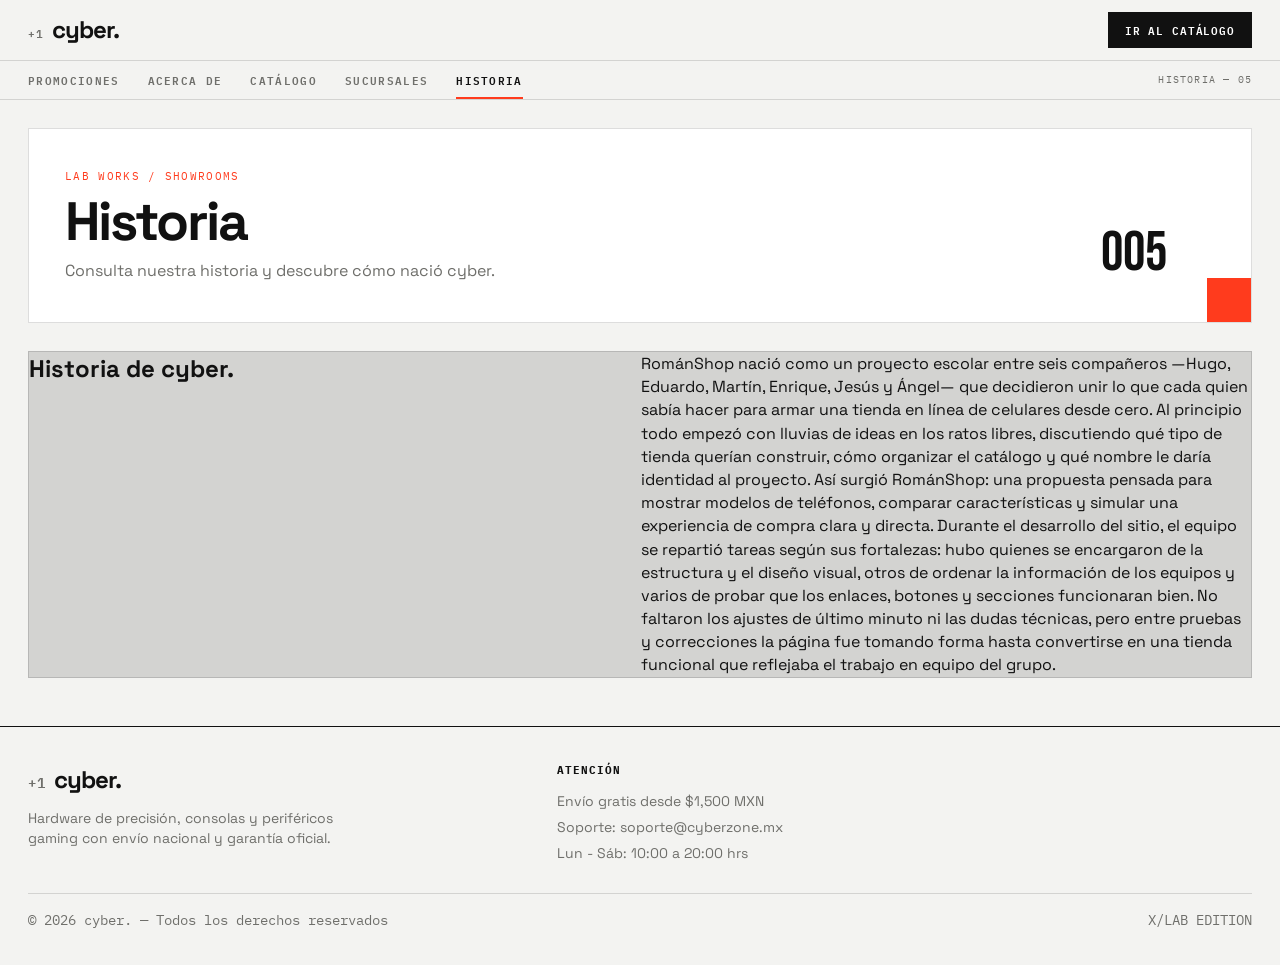
==== historia.html @ d6c65b7b "Second" ====
<!DOCTYPE html>
<html lang="es">
<head>
  <meta charset="UTF-8">
  <meta name="viewport" content="width=device-width, initial-scale=1.0">
  <title>cyber. — Acerca de</title>
  <link href="https://fonts.googleapis.com/css2?family=Bebas+Neue&family=IBM+Plex+Mono:wght@400;600&family=Space+Grotesk:wght@400;500;700&display=swap" rel="stylesheet">
  <link rel="stylesheet" href="styles.css">
</head>

  </main>

  
</body>
</html>
<body>
  <div class="site-header">
    <header>
      <a href="index.html" class="logo">
        <span class="logo-index">+1</span> cyber.
      </a>
      <div class="header-actions">
        <a href="index.html" class="cart-button">Ir al Catálogo</a>
      </div>
    </header>

    <nav class="top-nav" aria-label="Navegación principal">
      <div class="top-nav-links">
        <a href="promociones.html" class="nav-link">Promociones</a>
        <a href="acerca.html" class="nav-link">Acerca de</a>
        <a href="index.html" class="nav-link">Catálogo</a>
        <a href="sucursales.html" class="nav-link">Sucursales</a>
        <a href="historia.html" class="nav-link active">Historia</a>
      </div>
      <span class="nav-meta">HISTORIA — 05</span>
    </nav>
  </div>

  <main class="page-container">
    <section class="page-hero">
      <div>
        <div class="page-hero-kicker">LAB WORKS / SHOWROOMS</div>
        <h1>Historia</h1>
        <p>Consulta nuestra historia y descubre cómo nació cyber.</p>
      </div>
      <div class="page-hero-index">005</div>
    </section>

    <section class="info-grid">
      <h1>Historia de cyber.</h1>
      <p>RománShop nació como un proyecto escolar entre seis compañeros —Hugo, Eduardo, Martín, Enrique, Jesús y Ángel— que decidieron unir lo que cada quien sabía hacer para armar una tienda en línea de celulares desde cero. Al principio todo empezó con lluvias de ideas en los ratos libres, discutiendo qué tipo de tienda querían construir, cómo organizar el catálogo y qué nombre le daría identidad al proyecto. Así surgió RománShop: una propuesta pensada para mostrar modelos de teléfonos, comparar características y simular una experiencia de compra clara y directa.
        Durante el desarrollo del sitio, el equipo se repartió tareas según sus fortalezas: hubo quienes se encargaron de la estructura y el diseño visual, otros de ordenar la información de los equipos y varios de probar que los enlaces, botones y secciones funcionaran bien. No faltaron los ajustes de último minuto ni las dudas técnicas, pero entre pruebas y correcciones la página fue tomando forma hasta convertirse en una tienda funcional que reflejaba el trabajo en equipo del grupo.</p>
      </article>

    </section>
  </main>
  <footer class="site-footer">
    <div class="footer-grid">
      <div>
        <div class="logo"><span class="logo-index">+1</span> cyber.</div>
        <p class="footer-copy">Hardware de precisión, consolas y periféricos gaming con envío nacional y garantía oficial.</p>
      </div>
      
      <div>
        <h4>Atención</h4>
        <span>Envío gratis desde $1,500 MXN</span>
        <span>Soporte: soporte@cyberzone.mx</span>
        <span>Lun - Sáb: 10:00 a 20:00 hrs</span>
      </div>
    </div>
    <div class="footer-bottom">
      <span>© 2026 cyber. — Todos los derechos reservados</span>
      <span>X/LAB EDITION</span>
    </div>
  </footer>
</body>
</html>
---- styles.css ----
:root {
  --bg: #f3f3f1;
  --surface: #ffffff;
  --surface-alt: #eaeae6;
  --ink: #111111;
  --muted: #6f6f6b;
  --accent: #ff3b1d;
  --accent-dark: #d92c11;
  --green: #0a7b3e;
  --line: rgba(17, 17, 17, 0.14);
  --line-strong: #111111;
  --font-display: 'Space Grotesk', sans-serif;
  --font-condensed: 'Bebas Neue', sans-serif;
  --font-mono: 'IBM Plex Mono', monospace;
}

* {
  box-sizing: border-box;
  margin: 0;
  padding: 0;
}

html {
  scroll-behavior: smooth;
}

body {
  background-color: var(--bg);
  color: var(--ink);
  font-family: var(--font-display);
  line-height: 1.45;
  -webkit-font-smoothing: antialiased;
}

/* ===== HEADER & BUSCADOR PROTAGONISTA ===== */
.site-header {
  position: sticky;
  top: 0;
  z-index: 100;
  background: rgba(243, 243, 241, 0.95);
  backdrop-filter: blur(10px);
  border-bottom: 1px solid var(--line);
}

header {
  max-width: 1440px;
  margin: 0 auto;
  padding: 12px 28px;
  display: flex;
  justify-content: space-between;
  align-items: center;
  gap: 24px;
}

.logo {
  display: inline-flex;
  align-items: baseline;
  gap: 8px;
  font-family: var(--font-display);
  font-size: 24px;
  font-weight: 700;
  letter-spacing: -0.04em;
  color: var(--ink);
  text-decoration: none;
  cursor: pointer;
  white-space: nowrap;
}

.logo-index {
  font-family: var(--font-mono);
  font-size: 11px;
  font-weight: 600;
  color: var(--muted);
  letter-spacing: 0.08em;
}

.search-wrapper {
  position: relative;
  flex: 1;
  max-width: 520px;
}

.search-box {
  width: 100%;
  padding: 9px 32px 9px 12px;
  border: 1px solid var(--line);
  background: var(--surface);
  color: var(--ink);
  font-family: var(--font-mono);
  font-size: 12px;
  outline: none;
  transition: border-color 0.2s ease;
}

.search-box::placeholder {
  color: var(--muted);
}

.search-box:focus {
  border-color: var(--ink);
}

.search-clear-btn {
  position: absolute;
  right: 8px;
  top: 50%;
  transform: translateY(-50%);
  background: transparent;
  border: none;
  color: var(--muted);
  font-size: 14px;
  cursor: pointer;
  padding: 2px 6px;
}

.search-clear-btn:hover {
  color: var(--ink);
}

.search-autocomplete {
  position: absolute;
  top: calc(100% + 4px);
  left: 0;
  right: 0;
  background: var(--surface);
  border: 1px solid var(--line-strong);
  z-index: 150;
  box-shadow: 0 12px 28px rgba(17, 17, 17, 0.12);
}

.autocomplete-item {
  display: flex;
  align-items: center;
  gap: 12px;
  padding: 10px 12px;
  border-bottom: 1px solid var(--line);
  cursor: pointer;
  transition: background 0.15s ease;
}

.autocomplete-item:last-child {
  border-bottom: none;
}

.autocomplete-item:hover {
  background: var(--bg);
}

.autocomplete-item img {
  width: 36px;
  height: 36px;
  object-fit: contain;
  background: var(--surface);
  border: 1px solid var(--line);
}

.autocomplete-item-info {
  flex: 1;
  min-width: 0;
}

.autocomplete-item-title {
  font-size: 13px;
  font-weight: 600;
  white-space: nowrap;
  overflow: hidden;
  text-overflow: ellipsis;
}

.autocomplete-item-meta {
  font-family: var(--font-mono);
  font-size: 11px;
  color: var(--muted);
}

.header-actions {
  display: flex;
  align-items: center;
  gap: 10px;
}

.coupons-nav-btn,
.cart-button {
  background: var(--ink);
  color: var(--surface);
  border: 1px solid var(--ink);
  padding: 9px 16px;
  font-family: var(--font-mono);
  font-size: 11px;
  font-weight: 600;
  text-transform: uppercase;
  letter-spacing: 0.08em;
  text-decoration: none;
  cursor: pointer;
  transition: all 0.2s ease;
  white-space: nowrap;
}

.coupons-nav-btn {
  background: transparent;
  color: var(--ink);
}

.coupons-nav-btn:hover {
  border-color: var(--accent);
  color: var(--accent);
}

.cart-button:hover {
  background: var(--accent);
  border-color: var(--accent);
}

/* Barra superior de navegación */
.top-nav {
  max-width: 1440px;
  margin: 0 auto;
  padding: 0 28px;
  border-top: 1px solid var(--line);
  display: flex;
  align-items: center;
  justify-content: space-between;
  gap: 12px;
  overflow-x: auto;
}

.top-nav-links {
  display: flex;
  align-items: center;
  gap: 28px;
}

.nav-link {
  position: relative;
  display: inline-block;
  padding: 11px 0;
  font-family: var(--font-mono);
  font-size: 11px;
  font-weight: 600;
  letter-spacing: 0.12em;
  text-transform: uppercase;
  text-decoration: none;
  color: var(--muted);
  white-space: nowrap;
  transition: color 0.2s ease;
}

.nav-link:hover,
.nav-link.active {
  color: var(--ink);
}

.nav-link.active::after {
  content: "";
  position: absolute;
  left: 0;
  right: 0;
  bottom: 0;
  height: 2px;
  background: var(--accent);
}

.nav-meta {
  font-family: var(--font-mono);
  font-size: 10px;
  letter-spacing: 0.12em;
  text-transform: uppercase;
  color: var(--muted);
  white-space: nowrap;
}

/* ===== HERO EDITORIAL ===== */
.editorial-hero {
  max-width: 1440px;
  margin: 22px auto 0;
  padding: 0 28px;
}

.hero-frame {
  position: relative;
  display: grid;
  grid-template-columns: 1fr 1.35fr;
  background: var(--surface);
  border: 1px solid var(--line);
  min-height: 360px;
  overflow: hidden;
}

.hero-left {
  padding: 32px;
  display: flex;
  flex-direction: column;
  justify-content: space-between;
  border-right: 1px solid var(--line);
  background: var(--surface);
}

.hero-kicker {
  font-family: var(--font-mono);
  font-size: 11px;
  letter-spacing: 0.12em;
  text-transform: uppercase;
  color: var(--muted);
}

.hero-brand-display {
  font-family: var(--font-display);
  font-size: clamp(50px, 6.5vw, 84px);
  font-weight: 700;
  letter-spacing: -0.05em;
  line-height: 0.92;
  color: var(--ink);
  margin: 16px 0;
}

.hero-brand-display span {
  color: var(--accent);
}

.hero-bottom-row {
  display: flex;
  align-items: flex-end;
  justify-content: space-between;
  gap: 16px;
}

.hero-index-num {
  font-family: var(--font-condensed);
  font-size: 58px;
  line-height: 0.85;
  color: var(--ink);
  writing-mode: vertical-rl;
  transform: rotate(180deg);
}

.hero-copy {
  font-family: var(--font-mono);
  font-size: 11px;
  line-height: 1.6;
  text-transform: uppercase;
  color: var(--muted);
  max-width: 240px;
}

.carousel-container {
  position: relative;
  height: 100%;
  min-height: 320px;
  background: var(--surface-alt);
  overflow: hidden;
}

.carousel-container::before {
  content: "";
  position: absolute;
  left: 0;
  right: 0;
  bottom: 0;
  height: 54%;
  background: var(--accent);
  z-index: 1;
}

.carousel-slide {
  display: none;
  position: relative;
  height: 100%;
  min-height: 320px;
  background-size: cover;
  background-position: center;
  filter: grayscale(100%) contrast(1.1);
  mix-blend-mode: multiply;
  z-index: 2;
}

.carousel-slide.active {
  display: block;
}

.slide-content {
  position: absolute;
  bottom: 22px;
  left: 22px;
  right: 22px;
  padding: 16px 20px;
  background: rgba(17, 17, 17, 0.88);
  color: var(--surface);
  z-index: 3;
}

.slide-title {
  font-family: var(--font-display);
  font-size: 20px;
  font-weight: 700;
}

.slide-content p {
  font-family: var(--font-mono);
  font-size: 11px;
  text-transform: uppercase;
  letter-spacing: 0.06em;
  color: rgba(255, 255, 255, 0.78);
  margin-top: 4px;
}

.hero-arrow-box {
  position: absolute;
  left: 0;
  bottom: 0;
  width: 44px;
  height: 44px;
  background: var(--ink);
  color: var(--surface);
  display: flex;
  align-items: center;
  justify-content: center;
  font-size: 18px;
  z-index: 4;
}

/* ===== CATÁLOGO (SIDEBAR + TOOLBAR + GRID) ===== */
.main-container {
  max-width: 1440px;
  margin: 28px auto 0;
  padding: 0 28px;
  display: grid;
  grid-template-columns: 250px 1fr;
  gap: 24px;
  align-items: start;
}

aside {
  background: var(--surface);
  border: 1px solid var(--line);
  padding: 20px;
  position: sticky;
  top: 118px;
}

.filter-group + .filter-group {
  margin-top: 22px;
  padding-top: 18px;
  border-top: 1px solid var(--line);
}

aside h3 {
  font-family: var(--font-mono);
  font-size: 11px;
  font-weight: 600;
  text-transform: uppercase;
  letter-spacing: 0.14em;
  color: var(--muted);
  margin-bottom: 12px;
}

aside button.cat-btn {
  display: flex;
  align-items: center;
  justify-content: space-between;
  width: 100%;
  text-align: left;
  padding: 9px 11px;
  margin-bottom: 4px;
  background: transparent;
  border: 1px solid transparent;
  color: var(--ink);
  font-family: var(--font-display);
  font-size: 14px;
  font-weight: 500;
  cursor: pointer;
  transition: all 0.15s ease;
}

aside button.cat-btn:hover {
  background: var(--bg);
}

aside button.cat-btn.active {
  background: var(--ink);
  color: var(--surface);
  font-weight: 600;
}

.cat-count {
  font-family: var(--font-mono);
  font-size: 11px;
  opacity: 0.7;
}

.catalog-content {
  min-width: 0;
}

.catalog-toolbar {
  display: flex;
  justify-content: space-between;
  align-items: center;
  gap: 16px;
  padding: 12px 16px;
  margin-bottom: 16px;
  background: var(--surface);
  border: 1px solid var(--line);
  flex-wrap: wrap;
}

.results-counter {
  font-family: var(--font-mono);
  font-size: 11px;
  text-transform: uppercase;
  letter-spacing: 0.08em;
  color: var(--muted);
}

.sort-wrapper {
  display: flex;
  align-items: center;
  gap: 8px;
  font-family: var(--font-mono);
  font-size: 11px;
  text-transform: uppercase;
  color: var(--muted);
}

.sort-select {
  background: var(--bg);
  border: 1px solid var(--line);
  color: var(--ink);
  padding: 6px 10px;
  font-family: var(--font-mono);
  font-size: 11px;
  cursor: pointer;
  outline: none;
}

.products-grid {
  display: grid;
  grid-template-columns: repeat(auto-fill, minmax(245px, 1fr));
  gap: 1px;
  background: var(--line);
  border: 1px solid var(--line);
}

.product-card {
  background: var(--surface);
  padding: 18px;
  display: flex;
  flex-direction: column;
  justify-content: space-between;
  gap: 12px;
  transition: background 0.2s ease;
}

.product-card:hover {
  background: #fafaf8;
}

.product-img-wrap {
  width: 100%;
  height: 200px;
  background: #ffffff;
  display: flex;
  align-items: center;
  justify-content: center;
  padding: 10px;
  cursor: pointer;
  overflow: hidden;
}

.product-img {
  max-width: 100%;
  max-height: 100%;
  object-fit: contain;
  transition: transform 0.25s ease;
}

.product-card:hover .product-img {
  transform: scale(1.04);
}

.product-badges {
  display: flex;
  align-items: center;
  justify-content: space-between;
  gap: 8px;
  margin-bottom: 6px;
}

.product-cat-label {
  font-family: var(--font-mono);
  font-size: 10px;
  text-transform: uppercase;
  letter-spacing: 0.08em;
  color: var(--muted);
}

.free-shipping-tag {
  font-family: var(--font-mono);
  font-size: 10px;
  font-weight: 600;
  color: var(--green);
  letter-spacing: 0.04em;
}

.product-title {
  font-family: var(--font-display);
  font-size: 15px;
  font-weight: 700;
  color: var(--ink);
  margin-bottom: 6px;
  cursor: pointer;
  display: -webkit-box;
  -webkit-line-clamp: 2;
  -webkit-box-orient: vertical;
  overflow: hidden;
  min-height: 42px;
}

.product-price {
  font-family: var(--font-mono);
  font-size: 18px;
  font-weight: 600;
  color: var(--ink);
}

.product-variants {
  font-family: var(--font-mono);
  font-size: 10px;
  color: var(--muted);
  margin-top: 2px;
}

.btn-add {
  width: 100%;
  margin-top: 10px;
  background: var(--ink);
  color: var(--surface);
  border: none;
  padding: 10px 14px;
  font-family: var(--font-mono);
  font-size: 11px;
  font-weight: 600;
  text-transform: uppercase;
  letter-spacing: 0.1em;
  cursor: pointer;
  transition: background 0.2s ease;
}

.btn-add:hover {
  background: var(--accent);
}

.empty-state {
  grid-column: 1 / -1;
  background: var(--surface);
  padding: 48px 24px;
  text-align: center;
  font-family: var(--font-mono);
  font-size: 13px;
  color: var(--muted);
}

/* ===== VISTAS Y DETALLE BUY BOX (3 COLUMNAS) ===== */
.view {
  display: none;
}

.view.active {
  display: block;
}

.detail-container {
  max-width: 1360px;
  margin: 24px auto;
  padding: 28px;
  background: var(--surface);
  border: 1px solid var(--line);
}

.detail-top-bar {
  display: flex;
  align-items: center;
  justify-content: space-between;
  flex-wrap: wrap;
  gap: 14px;
  padding-bottom: 18px;
  margin-bottom: 24px;
  border-bottom: 1px solid var(--line);
}

.btn-back {
  background: transparent;
  border: 1px solid var(--line-strong);
  color: var(--ink);
  padding: 8px 14px;
  font-family: var(--font-mono);
  font-size: 11px;
  font-weight: 600;
  text-transform: uppercase;
  letter-spacing: 0.08em;
  cursor: pointer;
  transition: all 0.2s ease;
}

.btn-back:hover {
  background: var(--ink);
  color: var(--surface);
}

.breadcrumbs {
  font-family: var(--font-mono);
  font-size: 11px;
  color: var(--muted);
  text-transform: uppercase;
  letter-spacing: 0.06em;
}

.breadcrumbs button {
  background: none;
  border: none;
  color: var(--ink);
  font: inherit;
  text-transform: inherit;
  cursor: pointer;
  text-decoration: underline;
}

.detail-grid-3 {
  display: grid;
  grid-template-columns: 1.05fr 1.15fr 0.85fr;
  gap: 32px;
  align-items: start;
}

.detail-img-frame {
  background: #ffffff;
  border: 1px solid var(--line);
  padding: 20px;
  height: 400px;
  display: flex;
  align-items: center;
  justify-content: center;
}

.detail-img-main {
  max-width: 100%;
  max-height: 100%;
  object-fit: contain;
}

.detail-category {
  font-family: var(--font-mono);
  font-size: 11px;
  font-weight: 600;
  text-transform: uppercase;
  letter-spacing: 0.12em;
  color: var(--accent);
  margin-bottom: 10px;
}

.detail-title {
  font-family: var(--font-display);
  font-size: 30px;
  font-weight: 700;
  letter-spacing: -0.03em;
  line-height: 1.15;
  color: var(--ink);
  margin-bottom: 14px;
}

.detail-meta-tags {
  display: flex;
  flex-wrap: wrap;
  gap: 8px;
  margin-bottom: 20px;
}

.meta-pill {
  font-family: var(--font-mono);
  font-size: 10px;
  font-weight: 600;
  padding: 4px 10px;
  background: var(--bg);
  border: 1px solid var(--line);
}

.detail-specs-box {
  padding-top: 16px;
  border-top: 1px solid var(--line);
}

.detail-specs-box h3 {
  font-family: var(--font-mono);
  font-size: 11px;
  text-transform: uppercase;
  letter-spacing: 0.1em;
  color: var(--muted);
  margin-bottom: 8px;
}

.detail-desc {
  font-size: 15px;
  line-height: 1.65;
  color: var(--ink);
}

.design-section {
  margin-top: 16px;
}

.design-title {
  font-family: var(--font-mono);
  font-size: 11px;
  text-transform: uppercase;
  letter-spacing: 0.08em;
  color: var(--muted);
  margin-bottom: 10px;
}

.design-title span {
  color: var(--ink);
  font-weight: 600;
}

.design-list {
  display: flex;
  gap: 10px;
  flex-wrap: wrap;
}

.design-thumb {
  width: 64px;
  height: 64px;
  object-fit: contain;
  background: #ffffff;
  padding: 4px;
  cursor: pointer;
  border: 1px solid var(--line);
}

.design-thumb.active {
  border: 2px solid var(--accent);
}

.buy-box {
  position: static;
  background: var(--bg);
  border: 1px solid var(--line-strong);
  padding: 22px;
}

.detail-price {
  font-family: var(--font-mono);
  font-size: 28px;
  font-weight: 600;
  color: var(--ink);
}

.buy-box-discount {
  font-family: var(--font-mono);
  font-size: 12px;
  color: var(--accent);
  font-weight: 600;
  margin-top: 4px;
}

.buy-box-shipping {
  font-family: var(--font-mono);
  font-size: 11px;
  font-weight: 600;
  color: var(--green);
  margin: 14px 0 8px;
}

.buy-box-pickup {
  font-size: 13px;
  color: var(--muted);
  padding-bottom: 14px;
  border-bottom: 1px solid var(--line);
}

.buy-box-pickup a {
  color: var(--ink);
  font-weight: 600;
}

.qty-row {
  display: flex;
  justify-content: space-between;
  align-items: center;
  margin: 16px 0;
  font-family: var(--font-mono);
  font-size: 12px;
  text-transform: uppercase;
}

.qty-control {
  display: inline-flex;
  align-items: center;
  border: 1px solid var(--line-strong);
  background: var(--surface);
}

.qty-control button {
  width: 30px;
  height: 30px;
  border: none;
  background: transparent;
  font-size: 16px;
  cursor: pointer;
}

.qty-control span {
  min-width: 32px;
  text-align: center;
  font-family: var(--font-mono);
  font-weight: 600;
}

.buy-now-btn {
  width: 100%;
  margin-top: 8px;
  padding: 12px 16px;
  background: var(--ink);
  color: var(--surface);
  border: none;
  font-family: var(--font-mono);
  font-size: 11px;
  font-weight: 600;
  letter-spacing: 0.1em;
  text-transform: uppercase;
  cursor: pointer;
}

.buy-now-btn:hover {
  background: #2b2b2b;
}

.related-section {
  margin-top: 40px;
  padding-top: 28px;
  border-top: 1px solid var(--line);
}

.related-header {
  display: flex;
  justify-content: space-between;
  align-items: baseline;
  margin-bottom: 16px;
}

.related-header h2 {
  font-size: 20px;
  letter-spacing: -0.02em;
}

.related-header span {
  font-family: var(--font-mono);
  font-size: 11px;
  text-transform: uppercase;
  color: var(--muted);
}

.related-grid {
  display: grid;
  grid-template-columns: repeat(auto-fill, minmax(220px, 1fr));
  gap: 1px;
  background: var(--line);
  border: 1px solid var(--line);
}

/* ===== CARRITO LATERAL ===== */
.cart-drawer {
  position: fixed;
  top: 0;
  right: -430px;
  width: 400px;
  max-width: 100vw;
  height: 100%;
  background: var(--surface);
  border-left: 1px solid var(--line-strong);
  transition: right 0.28s ease;
  padding: 24px;
  display: flex;
  flex-direction: column;
  z-index: 200;
}

.cart-drawer.open {
  right: 0;
}

.cart-header {
  display: flex;
  justify-content: space-between;
  align-items: center;
  padding-bottom: 14px;
  margin-bottom: 14px;
  border-bottom: 1px solid var(--line);
}

.cart-header h2 {
  font-size: 18px;
  font-weight: 700;
}

.close-btn {
  background: transparent;
  border: 1px solid var(--line);
  width: 32px;
  height: 32px;
  color: var(--ink);
  font-size: 16px;
  cursor: pointer;
}

.close-btn:hover {
  background: var(--ink);
  color: var(--surface);
}

.cart-items {
  flex: 1;
  overflow-y: auto;
}

.cart-item {
  display: flex;
  gap: 12px;
  padding: 12px 0;
  border-bottom: 1px solid var(--line);
  align-items: center;
}

.cart-item img {
  width: 54px;
  height: 54px;
  object-fit: contain;
  background: #ffffff;
  border: 1px solid var(--line);
}

.cart-item-info {
  flex: 1;
  min-width: 0;
}

.cart-item-title {
  font-size: 13px;
  font-weight: 700;
}

.cart-item-variant {
  font-family: var(--font-mono);
  font-size: 10px;
  color: var(--muted);
}

.cart-item-controls {
  display: flex;
  align-items: center;
  gap: 8px;
  margin-top: 6px;
}

.cart-qty-btn {
  width: 24px;
  height: 24px;
  border: 1px solid var(--line);
  background: var(--bg);
  cursor: pointer;
}

.cart-remove-btn {
  background: none;
  border: none;
  color: var(--muted);
  font-family: var(--font-mono);
  font-size: 11px;
  cursor: pointer;
  margin-left: auto;
}

.cart-remove-btn:hover {
  color: var(--accent);
}

.cart-footer {
  margin-top: 12px;
  border-top: 1px solid var(--line-strong);
  padding-top: 14px;
}

.cart-coupon-status {
  font-family: var(--font-mono);
  font-size: 11px;
  color: var(--accent);
  margin-bottom: 10px;
  font-weight: 600;
  display: flex;
  justify-content: space-between;
  align-items: center;
}

.cart-summary {
  display: flex;
  flex-direction: column;
  gap: 6px;
  margin-bottom: 10px;
}

.summary-row {
  display: flex;
  justify-content: space-between;
  font-family: var(--font-mono);
  font-size: 12px;
  color: var(--muted);
}

.summary-row.total {
  font-size: 16px;
  font-weight: 600;
  color: var(--ink);
  padding-top: 8px;
  border-top: 1px solid var(--line);
}

.checkout-btn {
  width: 100%;
  background: var(--accent);
  border: none;
  padding: 13px 18px;
  color: var(--surface);
  font-family: var(--font-mono);
  font-size: 12px;
  font-weight: 600;
  letter-spacing: 0.1em;
  text-transform: uppercase;
  cursor: pointer;
  transition: background 0.2s ease;
}

.checkout-btn:hover {
  background: var(--ink);
}

/* ===== TOAST ===== */
.toast-container {
  position: fixed;
  right: 24px;
  bottom: 24px;
  z-index: 9999;
  display: flex;
  flex-direction: column;
  gap: 8px;
}

.toast {
  background: var(--ink);
  color: var(--surface);
  border-left: 4px solid var(--accent);
  padding: 12px 18px;
  font-family: var(--font-mono);
  font-size: 12px;
  box-shadow: 0 8px 24px rgba(0, 0, 0, 0.2);
}

/* ===== PÁGINAS INTERNAS ===== */
.page-container {
  max-width: 1440px;
  margin: 28px auto 0;
  padding: 0 28px;
}

.page-hero {
  position: relative;
  background: var(--surface);
  border: 1px solid var(--line);
  padding: 40px 36px;
  margin-bottom: 28px;
  display: flex;
  align-items: flex-end;
  justify-content: space-between;
  gap: 24px;
  flex-wrap: wrap;
}

.page-hero::after {
  content: "";
  position: absolute;
  right: 0;
  bottom: 0;
  width: 44px;
  height: 44px;
  background: var(--accent);
}

.page-hero-kicker {
  font-family: var(--font-mono);
  font-size: 11px;
  text-transform: uppercase;
  letter-spacing: 0.12em;
  color: var(--accent);
  margin-bottom: 10px;
}

.page-hero h1 {
  font-size: clamp(32px, 4.5vw, 54px);
  font-weight: 700;
  letter-spacing: -0.04em;
  line-height: 1;
  margin-bottom: 10px;
}

.page-hero p {
  font-size: 16px;
  color: var(--muted);
  max-width: 580px;
}

.page-hero-index {
  font-family: var(--font-condensed);
  font-size: 56px;
  line-height: 1;
  padding-right: 48px;
}

.info-grid {
  display: grid;
  grid-template-columns: repeat(auto-fit, minmax(280px, 1fr));
  gap: 1px;
  background: var(--line);
  border: 1px solid var(--line);
}

.info-card {
  background: var(--surface);
  padding: 28px;
  display: flex;
  flex-direction: column;
  justify-content: space-between;
  gap: 14px;
}

.info-card .tag {
  width: fit-content;
  font-family: var(--font-mono);
  font-size: 10px;
  font-weight: 600;
  text-transform: uppercase;
  letter-spacing: 0.1em;
  padding: 4px 10px;
  background: var(--accent);
  color: var(--surface);
}

.info-card h2 {
  font-size: 22px;
  letter-spacing: -0.02em;
}

.info-card p {
  font-size: 15px;
  color: var(--muted);
}

.btn-cyber {
  display: inline-flex;
  align-items: center;
  width: fit-content;
  font-family: var(--font-mono);
  font-size: 11px;
  font-weight: 600;
  text-transform: uppercase;
  letter-spacing: 0.08em;
  text-decoration: none;
  color: var(--surface);
  background: var(--ink);
  border: none;
  padding: 10px 18px;
  cursor: pointer;
}

.btn-cyber:hover {
  background: var(--accent);
}

/* ===== CUPONES & RULETA ===== */
.coupons-section {
  background: var(--surface);
  border: 1px solid var(--line);
  padding: 28px;
  margin-bottom: 28px;
}

.coupons-section-header {
  display: flex;
  justify-content: space-between;
  align-items: center;
  flex-wrap: wrap;
  gap: 16px;
  padding-bottom: 18px;
  margin-bottom: 20px;
  border-bottom: 1px solid var(--line);
}

.coupons-section-header p {
  font-family: var(--font-mono);
  font-size: 11px;
  text-transform: uppercase;
  color: var(--muted);
  margin-top: 4px;
}

.open-wheel-btn {
  background: var(--accent);
  border: none;
  padding: 11px 20px;
  color: var(--surface);
  font-family: var(--font-mono);
  font-size: 11px;
  font-weight: 600;
  letter-spacing: 0.1em;
  text-transform: uppercase;
  cursor: pointer;
}

.coupons-grid {
  display: grid;
  grid-template-columns: repeat(auto-fill, minmax(260px, 1fr));
  gap: 16px;
}

.coupon-card {
  background: var(--bg);
  border: 1px dashed var(--line-strong);
  padding: 18px;
  display: flex;
  flex-direction: column;
  justify-content: space-between;
  gap: 10px;
}

.coupon-card.won-coupon {
  border-style: solid;
  border-color: var(--accent);
  background: #fff5f3;
}

.coupon-card-badge {
  width: fit-content;
  background: var(--ink);
  color: var(--surface);
  font-family: var(--font-mono);
  font-size: 10px;
  padding: 3px 8px;
  text-transform: uppercase;
}

.coupon-card.won-coupon .coupon-card-badge {
  background: var(--accent);
}

.coupon-card-title {
  font-size: 20px;
  font-weight: 700;
}

.coupon-card-desc {
  font-size: 13px;
  color: var(--muted);
}

.coupon-card-footer {
  display: flex;
  align-items: center;
  justify-content: space-between;
  gap: 8px;
}

.coupon-card-code {
  font-family: var(--font-mono);
  font-size: 13px;
  font-weight: 600;
  background: var(--surface);
  padding: 6px 10px;
  border: 1px solid var(--line);
}

.coupon-card-actions {
  display: flex;
  gap: 6px;
}

.coupon-btn-copy,
.coupon-btn-apply {
  border: 1px solid var(--ink);
  padding: 7px 11px;
  font-family: var(--font-mono);
  font-size: 11px;
  font-weight: 600;
  text-transform: uppercase;
  cursor: pointer;
}

.coupon-btn-copy {
  background: var(--surface);
  color: var(--ink);
}

.coupon-btn-apply {
  background: var(--ink);
  color: var(--surface);
}

.coupon-btn-apply.applied {
  background: var(--accent);
  border-color: var(--accent);
}

#temu-wheel-overlay {
  position: fixed;
  inset: 0;
  background: rgba(17, 17, 17, 0.72);
  backdrop-filter: blur(4px);
  display: flex;
  align-items: center;
  justify-content: center;
  z-index: 999999;
  padding: 16px;
}

#temu-wheel-overlay.hidden {
  display: none;
}

.temu-modal {
  position: relative;
  width: 100%;
  max-width: 420px;
  background: var(--surface);
  border: 2px solid var(--ink);
  padding: 28px 22px;
  text-align: center;
  box-shadow: 12px 12px 0 var(--accent);
}

.temu-close-btn {
  position: absolute;
  top: 12px;
  right: 12px;
  width: 32px;
  height: 32px;
  border: 1px solid var(--line);
  background: var(--surface);
  font-size: 20px;
  cursor: pointer;
}

.temu-badge {
  display: inline-block;
  background: var(--accent);
  color: var(--surface);
  font-family: var(--font-mono);
  font-size: 10px;
  padding: 4px 10px;
  text-transform: uppercase;
  margin-bottom: 10px;
}

.temu-subtitle {
  margin: 6px 0 18px;
  font-family: var(--font-mono);
  font-size: 11px;
  text-transform: uppercase;
  color: var(--muted);
}

.wheel-wrapper {
  position: relative;
  width: 280px;
  height: 280px;
  margin: 0 auto 18px;
  display: flex;
  align-items: center;
  justify-content: center;
}

.wheel-pointer {
  position: absolute;
  top: -12px;
  left: 50%;
  transform: translateX(-50%);
  border-left: 14px solid transparent;
  border-right: 14px solid transparent;
  border-top: 26px solid var(--accent);
  z-index: 6;
}

#temu-wheel-canvas {
  width: 100%;
  height: 100%;
  border-radius: 50%;
  border: 2px solid var(--ink);
  transition: transform 4.5s cubic-bezier(0.12, 0.85, 0.22, 1);
}

.wheel-center-btn {
  position: absolute;
  width: 66px;
  height: 66px;
  border-radius: 50%;
  border: 2px solid var(--surface);
  background: var(--ink);
  color: var(--surface);
  font-family: var(--font-mono);
  font-size: 11px;
  cursor: pointer;
  z-index: 5;
}

.temu-cta-btn {
  width: 100%;
  padding: 13px 18px;
  border: none;
  background: var(--ink);
  color: var(--surface);
  font-family: var(--font-mono);
  font-size: 12px;
  font-weight: 600;
  text-transform: uppercase;
  cursor: pointer;
}

.temu-result-box {
  display: none;
  background: var(--bg);
  border: 1px solid var(--line);
  padding: 16px;
  margin-top: 12px;
}

.temu-result-box.active {
  display: block;
}

.result-prize {
  font-size: 26px;
  font-weight: 700;
  color: var(--accent);
  margin: 4px 0 10px;
}

.coupon-code-row {
  display: flex;
  align-items: center;
  justify-content: space-between;
  background: var(--surface);
  border: 1px dashed var(--ink);
  padding: 8px 12px;
  margin-bottom: 12px;
}

.copy-code-btn {
  background: var(--ink);
  color: var(--surface);
  border: none;
  padding: 6px 12px;
  font-family: var(--font-mono);
  font-size: 11px;
  cursor: pointer;
}

#confetti-canvas {
  position: absolute;
  inset: 0;
  width: 100%;
  height: 100%;
  pointer-events: none;
  z-index: 20;
}

/* ===== FOOTER UNIFICADO ===== */
.site-footer {
  max-width: 1440px;
  margin: 48px auto 0;
  padding: 36px 28px 28px;
  border-top: 1px solid var(--line-strong);
}

.footer-grid {
  display: grid;
  grid-template-columns: 1.5fr 1fr 1fr;
  gap: 28px;
  margin-bottom: 24px;
}

.footer-copy {
  font-size: 14px;
  color: var(--muted);
  max-width: 340px;
  margin-top: 10px;
}

.site-footer h4 {
  font-family: var(--font-mono);
  font-size: 11px;
  text-transform: uppercase;
  letter-spacing: 0.1em;
  margin-bottom: 12px;
}

.site-footer a,
.site-footer span {
  display: block;
  font-size: 14px;
  color: var(--muted);
  text-decoration: none;
  margin-bottom: 6px;
}

.site-footer a:hover {
  color: var(--accent);
}

.footer-bottom {
  display: flex;
  justify-content: space-between;
  flex-wrap: wrap;
  gap: 12px;
  padding-top: 16px;
  border-top: 1px solid var(--line);
  font-family: var(--font-mono);
  font-size: 11px;
  color: var(--muted);
}

/* ===== RESPONSIVE ===== */
@media (max-width: 1080px) {
  .detail-grid-3 {
    grid-template-columns: 1fr 1fr;
  }

  .buy-box {
    grid-column: 1 / -1;
  }
}

@media (max-width: 960px) {
  .hero-frame,
  .main-container,
  .footer-grid {
    grid-template-columns: 1fr;
  }

  .hero-left {
    border-right: none;
    border-bottom: 1px solid var(--line);
  }

  aside {
    position: static;
  }

  .detail-grid-3 {
    grid-template-columns: 1fr;
  }
}

@media (max-width: 640px) {
  header {
    padding: 12px 16px;
    flex-wrap: wrap;
  }

  .search-wrapper {
    order: 3;
    max-width: 100%;
    flex-basis: 100%;
  }

  .top-nav,
  .editorial-hero,
  .main-container,
  .page-container,
  .site-footer {
    padding-left: 16px;
    padding-right: 16px;
  }

  .nav-meta {
    display: none;
  }
}
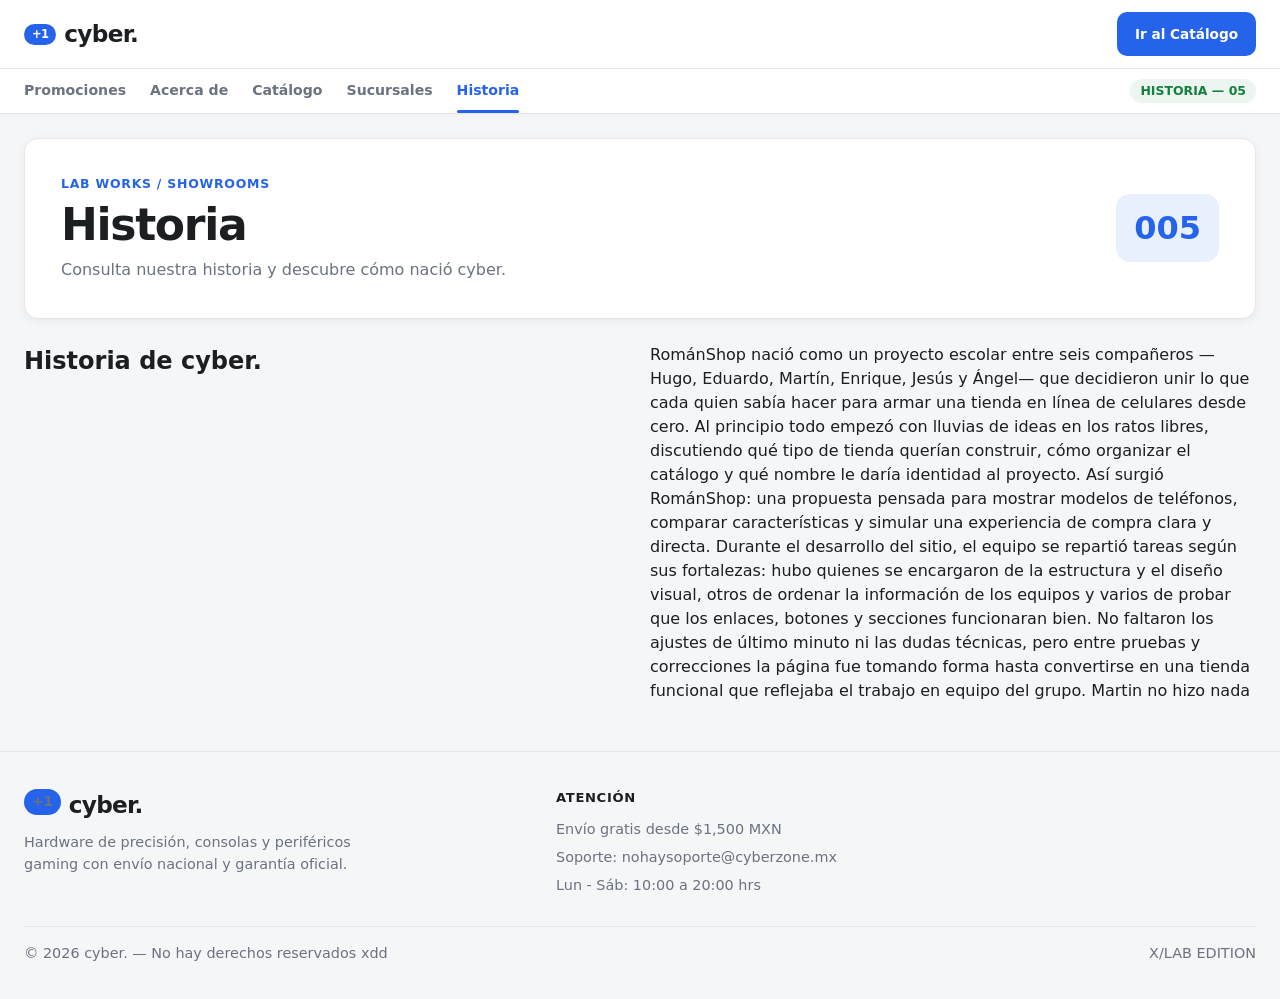
==== commit c167e9db: "The last Dance" ====
--- a/historia.html
+++ b/historia.html
@@ -49,7 +49,7 @@
     <section class="info-grid">
       <h1>Historia de cyber.</h1>
       <p>RománShop nació como un proyecto escolar entre seis compañeros —Hugo, Eduardo, Martín, Enrique, Jesús y Ángel— que decidieron unir lo que cada quien sabía hacer para armar una tienda en línea de celulares desde cero. Al principio todo empezó con lluvias de ideas en los ratos libres, discutiendo qué tipo de tienda querían construir, cómo organizar el catálogo y qué nombre le daría identidad al proyecto. Así surgió RománShop: una propuesta pensada para mostrar modelos de teléfonos, comparar características y simular una experiencia de compra clara y directa.
-        Durante el desarrollo del sitio, el equipo se repartió tareas según sus fortalezas: hubo quienes se encargaron de la estructura y el diseño visual, otros de ordenar la información de los equipos y varios de probar que los enlaces, botones y secciones funcionaran bien. No faltaron los ajustes de último minuto ni las dudas técnicas, pero entre pruebas y correcciones la página fue tomando forma hasta convertirse en una tienda funcional que reflejaba el trabajo en equipo del grupo.</p>
+        Durante el desarrollo del sitio, el equipo se repartió tareas según sus fortalezas: hubo quienes se encargaron de la estructura y el diseño visual, otros de ordenar la información de los equipos y varios de probar que los enlaces, botones y secciones funcionaran bien. No faltaron los ajustes de último minuto ni las dudas técnicas, pero entre pruebas y correcciones la página fue tomando forma hasta convertirse en una tienda funcional que reflejaba el trabajo en equipo del grupo. Martin no hizo nada</p>
       </article>
 
     </section>
@@ -64,12 +64,12 @@
       <div>
         <h4>Atención</h4>
         <span>Envío gratis desde $1,500 MXN</span>
-        <span>Soporte: soporte@cyberzone.mx</span>
+        <span>Soporte: nohaysoporte@cyberzone.mx</span>
         <span>Lun - Sáb: 10:00 a 20:00 hrs</span>
       </div>
     </div>
     <div class="footer-bottom">
-      <span>© 2026 cyber. — Todos los derechos reservados</span>
+      <span>© 2026 cyber. — No hay derechos reservados xdd</span>
       <span>X/LAB EDITION</span>
     </div>
   </footer>
--- a/styles.css
+++ b/styles.css
@@ -1,1693 +1,1942 @@
-:root {
-  --bg: #f3f3f1;
-  --surface: #ffffff;
-  --surface-alt: #eaeae6;
-  --ink: #111111;
-  --muted: #6f6f6b;
-  --accent: #ff3b1d;
-  --accent-dark: #d92c11;
-  --green: #0a7b3e;
-  --line: rgba(17, 17, 17, 0.14);
-  --line-strong: #111111;
-  --font-display: 'Space Grotesk', sans-serif;
-  --font-condensed: 'Bebas Neue', sans-serif;
-  --font-mono: 'IBM Plex Mono', monospace;
-}
-
-* {
-  box-sizing: border-box;
-  margin: 0;
-  padding: 0;
-}
-
-html {
-  scroll-behavior: smooth;
-}
-
-body {
-  background-color: var(--bg);
-  color: var(--ink);
-  font-family: var(--font-display);
-  line-height: 1.45;
-  -webkit-font-smoothing: antialiased;
-}
-
-/* ===== HEADER & BUSCADOR PROTAGONISTA ===== */
-.site-header {
-  position: sticky;
-  top: 0;
-  z-index: 100;
-  background: rgba(243, 243, 241, 0.95);
-  backdrop-filter: blur(10px);
-  border-bottom: 1px solid var(--line);
-}
-
-header {
-  max-width: 1440px;
-  margin: 0 auto;
-  padding: 12px 28px;
-  display: flex;
-  justify-content: space-between;
-  align-items: center;
-  gap: 24px;
-}
-
-.logo {
-  display: inline-flex;
-  align-items: baseline;
-  gap: 8px;
-  font-family: var(--font-display);
-  font-size: 24px;
-  font-weight: 700;
-  letter-spacing: -0.04em;
-  color: var(--ink);
-  text-decoration: none;
-  cursor: pointer;
-  white-space: nowrap;
-}
-
-.logo-index {
-  font-family: var(--font-mono);
-  font-size: 11px;
-  font-weight: 600;
-  color: var(--muted);
-  letter-spacing: 0.08em;
-}
-
-.search-wrapper {
-  position: relative;
-  flex: 1;
-  max-width: 520px;
-}
-
-.search-box {
-  width: 100%;
-  padding: 9px 32px 9px 12px;
-  border: 1px solid var(--line);
-  background: var(--surface);
-  color: var(--ink);
-  font-family: var(--font-mono);
-  font-size: 12px;
-  outline: none;
-  transition: border-color 0.2s ease;
-}
-
-.search-box::placeholder {
-  color: var(--muted);
-}
-
-.search-box:focus {
-  border-color: var(--ink);
-}
-
-.search-clear-btn {
-  position: absolute;
-  right: 8px;
-  top: 50%;
-  transform: translateY(-50%);
-  background: transparent;
-  border: none;
-  color: var(--muted);
-  font-size: 14px;
-  cursor: pointer;
-  padding: 2px 6px;
-}
-
-.search-clear-btn:hover {
-  color: var(--ink);
-}
-
-.search-autocomplete {
-  position: absolute;
-  top: calc(100% + 4px);
-  left: 0;
-  right: 0;
-  background: var(--surface);
-  border: 1px solid var(--line-strong);
-  z-index: 150;
-  box-shadow: 0 12px 28px rgba(17, 17, 17, 0.12);
-}
-
-.autocomplete-item {
-  display: flex;
-  align-items: center;
-  gap: 12px;
-  padding: 10px 12px;
-  border-bottom: 1px solid var(--line);
-  cursor: pointer;
-  transition: background 0.15s ease;
-}
-
-.autocomplete-item:last-child {
-  border-bottom: none;
-}
-
-.autocomplete-item:hover {
-  background: var(--bg);
-}
-
-.autocomplete-item img {
-  width: 36px;
-  height: 36px;
-  object-fit: contain;
-  background: var(--surface);
-  border: 1px solid var(--line);
-}
-
-.autocomplete-item-info {
-  flex: 1;
-  min-width: 0;
-}
-
-.autocomplete-item-title {
-  font-size: 13px;
-  font-weight: 600;
-  white-space: nowrap;
-  overflow: hidden;
-  text-overflow: ellipsis;
-}
-
-.autocomplete-item-meta {
-  font-family: var(--font-mono);
-  font-size: 11px;
-  color: var(--muted);
-}
-
-.header-actions {
-  display: flex;
-  align-items: center;
-  gap: 10px;
-}
-
-.coupons-nav-btn,
-.cart-button {
-  background: var(--ink);
-  color: var(--surface);
-  border: 1px solid var(--ink);
-  padding: 9px 16px;
-  font-family: var(--font-mono);
-  font-size: 11px;
-  font-weight: 600;
-  text-transform: uppercase;
-  letter-spacing: 0.08em;
-  text-decoration: none;
-  cursor: pointer;
-  transition: all 0.2s ease;
-  white-space: nowrap;
-}
-
-.coupons-nav-btn {
-  background: transparent;
-  color: var(--ink);
-}
-
-.coupons-nav-btn:hover {
-  border-color: var(--accent);
-  color: var(--accent);
-}
-
-.cart-button:hover {
-  background: var(--accent);
-  border-color: var(--accent);
-}
-
-/* Barra superior de navegación */
-.top-nav {
-  max-width: 1440px;
-  margin: 0 auto;
-  padding: 0 28px;
-  border-top: 1px solid var(--line);
-  display: flex;
-  align-items: center;
-  justify-content: space-between;
-  gap: 12px;
-  overflow-x: auto;
-}
-
-.top-nav-links {
-  display: flex;
-  align-items: center;
-  gap: 28px;
-}
-
-.nav-link {
-  position: relative;
-  display: inline-block;
-  padding: 11px 0;
-  font-family: var(--font-mono);
-  font-size: 11px;
-  font-weight: 600;
-  letter-spacing: 0.12em;
-  text-transform: uppercase;
-  text-decoration: none;
-  color: var(--muted);
-  white-space: nowrap;
-  transition: color 0.2s ease;
-}
-
-.nav-link:hover,
-.nav-link.active {
-  color: var(--ink);
-}
-
-.nav-link.active::after {
-  content: "";
-  position: absolute;
-  left: 0;
-  right: 0;
-  bottom: 0;
-  height: 2px;
-  background: var(--accent);
-}
-
-.nav-meta {
-  font-family: var(--font-mono);
-  font-size: 10px;
-  letter-spacing: 0.12em;
-  text-transform: uppercase;
-  color: var(--muted);
-  white-space: nowrap;
-}
-
-/* ===== HERO EDITORIAL ===== */
-.editorial-hero {
-  max-width: 1440px;
-  margin: 22px auto 0;
-  padding: 0 28px;
-}
-
-.hero-frame {
-  position: relative;
-  display: grid;
-  grid-template-columns: 1fr 1.35fr;
-  background: var(--surface);
-  border: 1px solid var(--line);
-  min-height: 360px;
-  overflow: hidden;
-}
-
-.hero-left {
-  padding: 32px;
-  display: flex;
-  flex-direction: column;
-  justify-content: space-between;
-  border-right: 1px solid var(--line);
-  background: var(--surface);
-}
-
-.hero-kicker {
-  font-family: var(--font-mono);
-  font-size: 11px;
-  letter-spacing: 0.12em;
-  text-transform: uppercase;
-  color: var(--muted);
-}
-
-.hero-brand-display {
-  font-family: var(--font-display);
-  font-size: clamp(50px, 6.5vw, 84px);
-  font-weight: 700;
-  letter-spacing: -0.05em;
-  line-height: 0.92;
-  color: var(--ink);
-  margin: 16px 0;
-}
-
-.hero-brand-display span {
-  color: var(--accent);
-}
-
-.hero-bottom-row {
-  display: flex;
-  align-items: flex-end;
-  justify-content: space-between;
-  gap: 16px;
-}
-
-.hero-index-num {
-  font-family: var(--font-condensed);
-  font-size: 58px;
-  line-height: 0.85;
-  color: var(--ink);
-  writing-mode: vertical-rl;
-  transform: rotate(180deg);
-}
-
-.hero-copy {
-  font-family: var(--font-mono);
-  font-size: 11px;
-  line-height: 1.6;
-  text-transform: uppercase;
-  color: var(--muted);
-  max-width: 240px;
-}
-
-.carousel-container {
-  position: relative;
-  height: 100%;
-  min-height: 320px;
-  background: var(--surface-alt);
-  overflow: hidden;
-}
-
-.carousel-container::before {
-  content: "";
-  position: absolute;
-  left: 0;
-  right: 0;
-  bottom: 0;
-  height: 54%;
-  background: var(--accent);
-  z-index: 1;
-}
-
-.carousel-slide {
-  display: none;
-  position: relative;
-  height: 100%;
-  min-height: 320px;
-  background-size: cover;
-  background-position: center;
-  filter: grayscale(100%) contrast(1.1);
-  mix-blend-mode: multiply;
-  z-index: 2;
-}
-
-.carousel-slide.active {
-  display: block;
-}
-
-.slide-content {
-  position: absolute;
-  bottom: 22px;
-  left: 22px;
-  right: 22px;
-  padding: 16px 20px;
-  background: rgba(17, 17, 17, 0.88);
-  color: var(--surface);
-  z-index: 3;
-}
-
-.slide-title {
-  font-family: var(--font-display);
-  font-size: 20px;
-  font-weight: 700;
-}
-
-.slide-content p {
-  font-family: var(--font-mono);
-  font-size: 11px;
-  text-transform: uppercase;
-  letter-spacing: 0.06em;
-  color: rgba(255, 255, 255, 0.78);
-  margin-top: 4px;
-}
-
-.hero-arrow-box {
-  position: absolute;
-  left: 0;
-  bottom: 0;
-  width: 44px;
-  height: 44px;
-  background: var(--ink);
-  color: var(--surface);
-  display: flex;
-  align-items: center;
-  justify-content: center;
-  font-size: 18px;
-  z-index: 4;
-}
-
-/* ===== CATÁLOGO (SIDEBAR + TOOLBAR + GRID) ===== */
-.main-container {
-  max-width: 1440px;
-  margin: 28px auto 0;
-  padding: 0 28px;
-  display: grid;
-  grid-template-columns: 250px 1fr;
-  gap: 24px;
-  align-items: start;
-}
-
-aside {
-  background: var(--surface);
-  border: 1px solid var(--line);
-  padding: 20px;
-  position: sticky;
-  top: 118px;
-}
-
-.filter-group + .filter-group {
-  margin-top: 22px;
-  padding-top: 18px;
-  border-top: 1px solid var(--line);
-}
-
-aside h3 {
-  font-family: var(--font-mono);
-  font-size: 11px;
-  font-weight: 600;
-  text-transform: uppercase;
-  letter-spacing: 0.14em;
-  color: var(--muted);
-  margin-bottom: 12px;
-}
-
-aside button.cat-btn {
-  display: flex;
-  align-items: center;
-  justify-content: space-between;
-  width: 100%;
-  text-align: left;
-  padding: 9px 11px;
-  margin-bottom: 4px;
-  background: transparent;
-  border: 1px solid transparent;
-  color: var(--ink);
-  font-family: var(--font-display);
-  font-size: 14px;
-  font-weight: 500;
-  cursor: pointer;
-  transition: all 0.15s ease;
-}
-
-aside button.cat-btn:hover {
-  background: var(--bg);
-}
-
-aside button.cat-btn.active {
-  background: var(--ink);
-  color: var(--surface);
-  font-weight: 600;
-}
-
-.cat-count {
-  font-family: var(--font-mono);
-  font-size: 11px;
-  opacity: 0.7;
-}
-
-.catalog-content {
-  min-width: 0;
-}
-
-.catalog-toolbar {
-  display: flex;
-  justify-content: space-between;
-  align-items: center;
-  gap: 16px;
-  padding: 12px 16px;
-  margin-bottom: 16px;
-  background: var(--surface);
-  border: 1px solid var(--line);
-  flex-wrap: wrap;
-}
-
-.results-counter {
-  font-family: var(--font-mono);
-  font-size: 11px;
-  text-transform: uppercase;
-  letter-spacing: 0.08em;
-  color: var(--muted);
-}
-
-.sort-wrapper {
-  display: flex;
-  align-items: center;
-  gap: 8px;
-  font-family: var(--font-mono);
-  font-size: 11px;
-  text-transform: uppercase;
-  color: var(--muted);
-}
-
-.sort-select {
-  background: var(--bg);
-  border: 1px solid var(--line);
-  color: var(--ink);
-  padding: 6px 10px;
-  font-family: var(--font-mono);
-  font-size: 11px;
-  cursor: pointer;
-  outline: none;
-}
-
-.products-grid {
-  display: grid;
-  grid-template-columns: repeat(auto-fill, minmax(245px, 1fr));
-  gap: 1px;
-  background: var(--line);
-  border: 1px solid var(--line);
-}
-
-.product-card {
-  background: var(--surface);
-  padding: 18px;
-  display: flex;
-  flex-direction: column;
-  justify-content: space-between;
-  gap: 12px;
-  transition: background 0.2s ease;
-}
-
-.product-card:hover {
-  background: #fafaf8;
-}
-
-.product-img-wrap {
-  width: 100%;
-  height: 200px;
-  background: #ffffff;
-  display: flex;
-  align-items: center;
-  justify-content: center;
-  padding: 10px;
-  cursor: pointer;
-  overflow: hidden;
-}
-
-.product-img {
-  max-width: 100%;
-  max-height: 100%;
-  object-fit: contain;
-  transition: transform 0.25s ease;
-}
-
-.product-card:hover .product-img {
-  transform: scale(1.04);
-}
-
-.product-badges {
-  display: flex;
-  align-items: center;
-  justify-content: space-between;
-  gap: 8px;
-  margin-bottom: 6px;
-}
-
-.product-cat-label {
-  font-family: var(--font-mono);
-  font-size: 10px;
-  text-transform: uppercase;
-  letter-spacing: 0.08em;
-  color: var(--muted);
-}
-
-.free-shipping-tag {
-  font-family: var(--font-mono);
-  font-size: 10px;
-  font-weight: 600;
-  color: var(--green);
-  letter-spacing: 0.04em;
-}
-
-.product-title {
-  font-family: var(--font-display);
-  font-size: 15px;
-  font-weight: 700;
-  color: var(--ink);
-  margin-bottom: 6px;
-  cursor: pointer;
-  display: -webkit-box;
-  -webkit-line-clamp: 2;
-  -webkit-box-orient: vertical;
-  overflow: hidden;
-  min-height: 42px;
-}
-
-.product-price {
-  font-family: var(--font-mono);
-  font-size: 18px;
-  font-weight: 600;
-  color: var(--ink);
-}
-
-.product-variants {
-  font-family: var(--font-mono);
-  font-size: 10px;
-  color: var(--muted);
-  margin-top: 2px;
-}
-
-.btn-add {
-  width: 100%;
-  margin-top: 10px;
-  background: var(--ink);
-  color: var(--surface);
-  border: none;
-  padding: 10px 14px;
-  font-family: var(--font-mono);
-  font-size: 11px;
-  font-weight: 600;
-  text-transform: uppercase;
-  letter-spacing: 0.1em;
-  cursor: pointer;
-  transition: background 0.2s ease;
-}
-
-.btn-add:hover {
-  background: var(--accent);
-}
-
-.empty-state {
-  grid-column: 1 / -1;
-  background: var(--surface);
-  padding: 48px 24px;
-  text-align: center;
-  font-family: var(--font-mono);
-  font-size: 13px;
-  color: var(--muted);
-}
-
-/* ===== VISTAS Y DETALLE BUY BOX (3 COLUMNAS) ===== */
-.view {
-  display: none;
-}
-
-.view.active {
-  display: block;
-}
-
-.detail-container {
-  max-width: 1360px;
-  margin: 24px auto;
-  padding: 28px;
-  background: var(--surface);
-  border: 1px solid var(--line);
-}
-
-.detail-top-bar {
-  display: flex;
-  align-items: center;
-  justify-content: space-between;
-  flex-wrap: wrap;
-  gap: 14px;
-  padding-bottom: 18px;
-  margin-bottom: 24px;
-  border-bottom: 1px solid var(--line);
-}
-
-.btn-back {
-  background: transparent;
-  border: 1px solid var(--line-strong);
-  color: var(--ink);
-  padding: 8px 14px;
-  font-family: var(--font-mono);
-  font-size: 11px;
-  font-weight: 600;
-  text-transform: uppercase;
-  letter-spacing: 0.08em;
-  cursor: pointer;
-  transition: all 0.2s ease;
-}
-
-.btn-back:hover {
-  background: var(--ink);
-  color: var(--surface);
-}
-
-.breadcrumbs {
-  font-family: var(--font-mono);
-  font-size: 11px;
-  color: var(--muted);
-  text-transform: uppercase;
-  letter-spacing: 0.06em;
-}
-
-.breadcrumbs button {
-  background: none;
-  border: none;
-  color: var(--ink);
-  font: inherit;
-  text-transform: inherit;
-  cursor: pointer;
-  text-decoration: underline;
-}
-
-.detail-grid-3 {
-  display: grid;
-  grid-template-columns: 1.05fr 1.15fr 0.85fr;
-  gap: 32px;
-  align-items: start;
-}
-
-.detail-img-frame {
-  background: #ffffff;
-  border: 1px solid var(--line);
-  padding: 20px;
-  height: 400px;
-  display: flex;
-  align-items: center;
-  justify-content: center;
-}
-
-.detail-img-main {
-  max-width: 100%;
-  max-height: 100%;
-  object-fit: contain;
-}
-
-.detail-category {
-  font-family: var(--font-mono);
-  font-size: 11px;
-  font-weight: 600;
-  text-transform: uppercase;
-  letter-spacing: 0.12em;
-  color: var(--accent);
-  margin-bottom: 10px;
-}
-
-.detail-title {
-  font-family: var(--font-display);
-  font-size: 30px;
-  font-weight: 700;
-  letter-spacing: -0.03em;
-  line-height: 1.15;
-  color: var(--ink);
-  margin-bottom: 14px;
-}
-
-.detail-meta-tags {
-  display: flex;
-  flex-wrap: wrap;
-  gap: 8px;
-  margin-bottom: 20px;
-}
-
-.meta-pill {
-  font-family: var(--font-mono);
-  font-size: 10px;
-  font-weight: 600;
-  padding: 4px 10px;
-  background: var(--bg);
-  border: 1px solid var(--line);
-}
-
-.detail-specs-box {
-  padding-top: 16px;
-  border-top: 1px solid var(--line);
-}
-
-.detail-specs-box h3 {
-  font-family: var(--font-mono);
-  font-size: 11px;
-  text-transform: uppercase;
-  letter-spacing: 0.1em;
-  color: var(--muted);
-  margin-bottom: 8px;
-}
-
-.detail-desc {
-  font-size: 15px;
-  line-height: 1.65;
-  color: var(--ink);
-}
-
-.design-section {
-  margin-top: 16px;
-}
-
-.design-title {
-  font-family: var(--font-mono);
-  font-size: 11px;
-  text-transform: uppercase;
-  letter-spacing: 0.08em;
-  color: var(--muted);
-  margin-bottom: 10px;
-}
-
-.design-title span {
-  color: var(--ink);
-  font-weight: 600;
-}
-
-.design-list {
-  display: flex;
-  gap: 10px;
-  flex-wrap: wrap;
-}
-
-.design-thumb {
-  width: 64px;
-  height: 64px;
-  object-fit: contain;
-  background: #ffffff;
-  padding: 4px;
-  cursor: pointer;
-  border: 1px solid var(--line);
-}
-
-.design-thumb.active {
-  border: 2px solid var(--accent);
-}
-
-.buy-box {
-  position: static;
-  background: var(--bg);
-  border: 1px solid var(--line-strong);
-  padding: 22px;
-}
-
-.detail-price {
-  font-family: var(--font-mono);
-  font-size: 28px;
-  font-weight: 600;
-  color: var(--ink);
-}
-
-.buy-box-discount {
-  font-family: var(--font-mono);
-  font-size: 12px;
-  color: var(--accent);
-  font-weight: 600;
-  margin-top: 4px;
-}
-
-.buy-box-shipping {
-  font-family: var(--font-mono);
-  font-size: 11px;
-  font-weight: 600;
-  color: var(--green);
-  margin: 14px 0 8px;
-}
-
-.buy-box-pickup {
-  font-size: 13px;
-  color: var(--muted);
-  padding-bottom: 14px;
-  border-bottom: 1px solid var(--line);
-}
-
-.buy-box-pickup a {
-  color: var(--ink);
-  font-weight: 600;
-}
-
-.qty-row {
-  display: flex;
-  justify-content: space-between;
-  align-items: center;
-  margin: 16px 0;
-  font-family: var(--font-mono);
-  font-size: 12px;
-  text-transform: uppercase;
-}
-
-.qty-control {
-  display: inline-flex;
-  align-items: center;
-  border: 1px solid var(--line-strong);
-  background: var(--surface);
-}
-
-.qty-control button {
-  width: 30px;
-  height: 30px;
-  border: none;
-  background: transparent;
-  font-size: 16px;
-  cursor: pointer;
-}
-
-.qty-control span {
-  min-width: 32px;
-  text-align: center;
-  font-family: var(--font-mono);
-  font-weight: 600;
-}
-
-.buy-now-btn {
-  width: 100%;
-  margin-top: 8px;
-  padding: 12px 16px;
-  background: var(--ink);
-  color: var(--surface);
-  border: none;
-  font-family: var(--font-mono);
-  font-size: 11px;
-  font-weight: 600;
-  letter-spacing: 0.1em;
-  text-transform: uppercase;
-  cursor: pointer;
-}
-
-.buy-now-btn:hover {
-  background: #2b2b2b;
-}
-
-.related-section {
-  margin-top: 40px;
-  padding-top: 28px;
-  border-top: 1px solid var(--line);
-}
-
-.related-header {
-  display: flex;
-  justify-content: space-between;
-  align-items: baseline;
-  margin-bottom: 16px;
-}
-
-.related-header h2 {
-  font-size: 20px;
-  letter-spacing: -0.02em;
-}
-
-.related-header span {
-  font-family: var(--font-mono);
-  font-size: 11px;
-  text-transform: uppercase;
-  color: var(--muted);
-}
-
-.related-grid {
-  display: grid;
-  grid-template-columns: repeat(auto-fill, minmax(220px, 1fr));
-  gap: 1px;
-  background: var(--line);
-  border: 1px solid var(--line);
-}
-
-/* ===== CARRITO LATERAL ===== */
-.cart-drawer {
-  position: fixed;
-  top: 0;
-  right: -430px;
-  width: 400px;
-  max-width: 100vw;
-  height: 100%;
-  background: var(--surface);
-  border-left: 1px solid var(--line-strong);
-  transition: right 0.28s ease;
-  padding: 24px;
-  display: flex;
-  flex-direction: column;
-  z-index: 200;
-}
-
-.cart-drawer.open {
-  right: 0;
-}
-
-.cart-header {
-  display: flex;
-  justify-content: space-between;
-  align-items: center;
-  padding-bottom: 14px;
-  margin-bottom: 14px;
-  border-bottom: 1px solid var(--line);
-}
-
-.cart-header h2 {
-  font-size: 18px;
-  font-weight: 700;
-}
-
-.close-btn {
-  background: transparent;
-  border: 1px solid var(--line);
-  width: 32px;
-  height: 32px;
-  color: var(--ink);
-  font-size: 16px;
-  cursor: pointer;
-}
-
-.close-btn:hover {
-  background: var(--ink);
-  color: var(--surface);
-}
-
-.cart-items {
-  flex: 1;
-  overflow-y: auto;
-}
-
-.cart-item {
-  display: flex;
-  gap: 12px;
-  padding: 12px 0;
-  border-bottom: 1px solid var(--line);
-  align-items: center;
-}
-
-.cart-item img {
-  width: 54px;
-  height: 54px;
-  object-fit: contain;
-  background: #ffffff;
-  border: 1px solid var(--line);
-}
-
-.cart-item-info {
-  flex: 1;
-  min-width: 0;
-}
-
-.cart-item-title {
-  font-size: 13px;
-  font-weight: 700;
-}
-
-.cart-item-variant {
-  font-family: var(--font-mono);
-  font-size: 10px;
-  color: var(--muted);
-}
-
-.cart-item-controls {
-  display: flex;
-  align-items: center;
-  gap: 8px;
-  margin-top: 6px;
-}
-
-.cart-qty-btn {
-  width: 24px;
-  height: 24px;
-  border: 1px solid var(--line);
-  background: var(--bg);
-  cursor: pointer;
-}
-
-.cart-remove-btn {
-  background: none;
-  border: none;
-  color: var(--muted);
-  font-family: var(--font-mono);
-  font-size: 11px;
-  cursor: pointer;
-  margin-left: auto;
-}
-
-.cart-remove-btn:hover {
-  color: var(--accent);
-}
-
-.cart-footer {
-  margin-top: 12px;
-  border-top: 1px solid var(--line-strong);
-  padding-top: 14px;
-}
-
-.cart-coupon-status {
-  font-family: var(--font-mono);
-  font-size: 11px;
-  color: var(--accent);
-  margin-bottom: 10px;
-  font-weight: 600;
-  display: flex;
-  justify-content: space-between;
-  align-items: center;
-}
-
-.cart-summary {
-  display: flex;
-  flex-direction: column;
-  gap: 6px;
-  margin-bottom: 10px;
-}
-
-.summary-row {
-  display: flex;
-  justify-content: space-between;
-  font-family: var(--font-mono);
-  font-size: 12px;
-  color: var(--muted);
-}
-
-.summary-row.total {
-  font-size: 16px;
-  font-weight: 600;
-  color: var(--ink);
-  padding-top: 8px;
-  border-top: 1px solid var(--line);
-}
-
-.checkout-btn {
-  width: 100%;
-  background: var(--accent);
-  border: none;
-  padding: 13px 18px;
-  color: var(--surface);
-  font-family: var(--font-mono);
-  font-size: 12px;
-  font-weight: 600;
-  letter-spacing: 0.1em;
-  text-transform: uppercase;
-  cursor: pointer;
-  transition: background 0.2s ease;
-}
-
-.checkout-btn:hover {
-  background: var(--ink);
-}
-
-/* ===== TOAST ===== */
-.toast-container {
-  position: fixed;
-  right: 24px;
-  bottom: 24px;
-  z-index: 9999;
-  display: flex;
-  flex-direction: column;
-  gap: 8px;
-}
-
-.toast {
-  background: var(--ink);
-  color: var(--surface);
-  border-left: 4px solid var(--accent);
-  padding: 12px 18px;
-  font-family: var(--font-mono);
-  font-size: 12px;
-  box-shadow: 0 8px 24px rgba(0, 0, 0, 0.2);
-}
-
-/* ===== PÁGINAS INTERNAS ===== */
-.page-container {
-  max-width: 1440px;
-  margin: 28px auto 0;
-  padding: 0 28px;
-}
-
-.page-hero {
-  position: relative;
-  background: var(--surface);
-  border: 1px solid var(--line);
-  padding: 40px 36px;
-  margin-bottom: 28px;
-  display: flex;
-  align-items: flex-end;
-  justify-content: space-between;
-  gap: 24px;
-  flex-wrap: wrap;
-}
-
-.page-hero::after {
-  content: "";
-  position: absolute;
-  right: 0;
-  bottom: 0;
-  width: 44px;
-  height: 44px;
-  background: var(--accent);
-}
-
-.page-hero-kicker {
-  font-family: var(--font-mono);
-  font-size: 11px;
-  text-transform: uppercase;
-  letter-spacing: 0.12em;
-  color: var(--accent);
-  margin-bottom: 10px;
-}
-
-.page-hero h1 {
-  font-size: clamp(32px, 4.5vw, 54px);
-  font-weight: 700;
-  letter-spacing: -0.04em;
-  line-height: 1;
-  margin-bottom: 10px;
-}
-
-.page-hero p {
-  font-size: 16px;
-  color: var(--muted);
-  max-width: 580px;
-}
-
-.page-hero-index {
-  font-family: var(--font-condensed);
-  font-size: 56px;
-  line-height: 1;
-  padding-right: 48px;
-}
-
-.info-grid {
-  display: grid;
-  grid-template-columns: repeat(auto-fit, minmax(280px, 1fr));
-  gap: 1px;
-  background: var(--line);
-  border: 1px solid var(--line);
-}
-
-.info-card {
-  background: var(--surface);
-  padding: 28px;
-  display: flex;
-  flex-direction: column;
-  justify-content: space-between;
-  gap: 14px;
-}
-
-.info-card .tag {
-  width: fit-content;
-  font-family: var(--font-mono);
-  font-size: 10px;
-  font-weight: 600;
-  text-transform: uppercase;
-  letter-spacing: 0.1em;
-  padding: 4px 10px;
-  background: var(--accent);
-  color: var(--surface);
-}
-
-.info-card h2 {
-  font-size: 22px;
-  letter-spacing: -0.02em;
-}
-
-.info-card p {
-  font-size: 15px;
-  color: var(--muted);
-}
-
-.btn-cyber {
-  display: inline-flex;
-  align-items: center;
-  width: fit-content;
-  font-family: var(--font-mono);
-  font-size: 11px;
-  font-weight: 600;
-  text-transform: uppercase;
-  letter-spacing: 0.08em;
-  text-decoration: none;
-  color: var(--surface);
-  background: var(--ink);
-  border: none;
-  padding: 10px 18px;
-  cursor: pointer;
-}
-
-.btn-cyber:hover {
-  background: var(--accent);
-}
-
-/* ===== CUPONES & RULETA ===== */
-.coupons-section {
-  background: var(--surface);
-  border: 1px solid var(--line);
-  padding: 28px;
-  margin-bottom: 28px;
-}
-
-.coupons-section-header {
-  display: flex;
-  justify-content: space-between;
-  align-items: center;
-  flex-wrap: wrap;
-  gap: 16px;
-  padding-bottom: 18px;
-  margin-bottom: 20px;
-  border-bottom: 1px solid var(--line);
-}
-
-.coupons-section-header p {
-  font-family: var(--font-mono);
-  font-size: 11px;
-  text-transform: uppercase;
-  color: var(--muted);
-  margin-top: 4px;
-}
-
-.open-wheel-btn {
-  background: var(--accent);
-  border: none;
-  padding: 11px 20px;
-  color: var(--surface);
-  font-family: var(--font-mono);
-  font-size: 11px;
-  font-weight: 600;
-  letter-spacing: 0.1em;
-  text-transform: uppercase;
-  cursor: pointer;
-}
-
-.coupons-grid {
-  display: grid;
-  grid-template-columns: repeat(auto-fill, minmax(260px, 1fr));
-  gap: 16px;
-}
-
-.coupon-card {
-  background: var(--bg);
-  border: 1px dashed var(--line-strong);
-  padding: 18px;
-  display: flex;
-  flex-direction: column;
-  justify-content: space-between;
-  gap: 10px;
-}
-
-.coupon-card.won-coupon {
-  border-style: solid;
-  border-color: var(--accent);
-  background: #fff5f3;
-}
-
-.coupon-card-badge {
-  width: fit-content;
-  background: var(--ink);
-  color: var(--surface);
-  font-family: var(--font-mono);
-  font-size: 10px;
-  padding: 3px 8px;
-  text-transform: uppercase;
-}
-
-.coupon-card.won-coupon .coupon-card-badge {
-  background: var(--accent);
-}
-
-.coupon-card-title {
-  font-size: 20px;
-  font-weight: 700;
-}
-
-.coupon-card-desc {
-  font-size: 13px;
-  color: var(--muted);
-}
-
-.coupon-card-footer {
-  display: flex;
-  align-items: center;
-  justify-content: space-between;
-  gap: 8px;
-}
-
-.coupon-card-code {
-  font-family: var(--font-mono);
-  font-size: 13px;
-  font-weight: 600;
-  background: var(--surface);
-  padding: 6px 10px;
-  border: 1px solid var(--line);
-}
-
-.coupon-card-actions {
-  display: flex;
-  gap: 6px;
-}
-
-.coupon-btn-copy,
-.coupon-btn-apply {
-  border: 1px solid var(--ink);
-  padding: 7px 11px;
-  font-family: var(--font-mono);
-  font-size: 11px;
-  font-weight: 600;
-  text-transform: uppercase;
-  cursor: pointer;
-}
-
-.coupon-btn-copy {
-  background: var(--surface);
-  color: var(--ink);
-}
-
-.coupon-btn-apply {
-  background: var(--ink);
-  color: var(--surface);
-}
-
-.coupon-btn-apply.applied {
-  background: var(--accent);
-  border-color: var(--accent);
-}
-
-#temu-wheel-overlay {
-  position: fixed;
-  inset: 0;
-  background: rgba(17, 17, 17, 0.72);
-  backdrop-filter: blur(4px);
-  display: flex;
-  align-items: center;
-  justify-content: center;
-  z-index: 999999;
-  padding: 16px;
-}
-
-#temu-wheel-overlay.hidden {
-  display: none;
-}
-
-.temu-modal {
-  position: relative;
-  width: 100%;
-  max-width: 420px;
-  background: var(--surface);
-  border: 2px solid var(--ink);
-  padding: 28px 22px;
-  text-align: center;
-  box-shadow: 12px 12px 0 var(--accent);
-}
-
-.temu-close-btn {
-  position: absolute;
-  top: 12px;
-  right: 12px;
-  width: 32px;
-  height: 32px;
-  border: 1px solid var(--line);
-  background: var(--surface);
-  font-size: 20px;
-  cursor: pointer;
-}
-
-.temu-badge {
-  display: inline-block;
-  background: var(--accent);
-  color: var(--surface);
-  font-family: var(--font-mono);
-  font-size: 10px;
-  padding: 4px 10px;
-  text-transform: uppercase;
-  margin-bottom: 10px;
-}
-
-.temu-subtitle {
-  margin: 6px 0 18px;
-  font-family: var(--font-mono);
-  font-size: 11px;
-  text-transform: uppercase;
-  color: var(--muted);
-}
-
-.wheel-wrapper {
-  position: relative;
-  width: 280px;
-  height: 280px;
-  margin: 0 auto 18px;
-  display: flex;
-  align-items: center;
-  justify-content: center;
-}
-
-.wheel-pointer {
-  position: absolute;
-  top: -12px;
-  left: 50%;
-  transform: translateX(-50%);
-  border-left: 14px solid transparent;
-  border-right: 14px solid transparent;
-  border-top: 26px solid var(--accent);
-  z-index: 6;
-}
-
-#temu-wheel-canvas {
-  width: 100%;
-  height: 100%;
-  border-radius: 50%;
-  border: 2px solid var(--ink);
-  transition: transform 4.5s cubic-bezier(0.12, 0.85, 0.22, 1);
-}
-
-.wheel-center-btn {
-  position: absolute;
-  width: 66px;
-  height: 66px;
-  border-radius: 50%;
-  border: 2px solid var(--surface);
-  background: var(--ink);
-  color: var(--surface);
-  font-family: var(--font-mono);
-  font-size: 11px;
-  cursor: pointer;
-  z-index: 5;
-}
-
-.temu-cta-btn {
-  width: 100%;
-  padding: 13px 18px;
-  border: none;
-  background: var(--ink);
-  color: var(--surface);
-  font-family: var(--font-mono);
-  font-size: 12px;
-  font-weight: 600;
-  text-transform: uppercase;
-  cursor: pointer;
-}
-
-.temu-result-box {
-  display: none;
-  background: var(--bg);
-  border: 1px solid var(--line);
-  padding: 16px;
-  margin-top: 12px;
-}
-
-.temu-result-box.active {
-  display: block;
-}
-
-.result-prize {
-  font-size: 26px;
-  font-weight: 700;
-  color: var(--accent);
-  margin: 4px 0 10px;
-}
-
-.coupon-code-row {
-  display: flex;
-  align-items: center;
-  justify-content: space-between;
-  background: var(--surface);
-  border: 1px dashed var(--ink);
-  padding: 8px 12px;
-  margin-bottom: 12px;
-}
-
-.copy-code-btn {
-  background: var(--ink);
-  color: var(--surface);
-  border: none;
-  padding: 6px 12px;
-  font-family: var(--font-mono);
-  font-size: 11px;
-  cursor: pointer;
-}
-
-#confetti-canvas {
-  position: absolute;
-  inset: 0;
-  width: 100%;
-  height: 100%;
-  pointer-events: none;
-  z-index: 20;
-}
-
-/* ===== FOOTER UNIFICADO ===== */
-.site-footer {
-  max-width: 1440px;
-  margin: 48px auto 0;
-  padding: 36px 28px 28px;
-  border-top: 1px solid var(--line-strong);
-}
-
-.footer-grid {
-  display: grid;
-  grid-template-columns: 1.5fr 1fr 1fr;
-  gap: 28px;
-  margin-bottom: 24px;
-}
-
-.footer-copy {
-  font-size: 14px;
-  color: var(--muted);
-  max-width: 340px;
-  margin-top: 10px;
-}
-
-.site-footer h4 {
-  font-family: var(--font-mono);
-  font-size: 11px;
-  text-transform: uppercase;
-  letter-spacing: 0.1em;
-  margin-bottom: 12px;
-}
-
-.site-footer a,
-.site-footer span {
-  display: block;
-  font-size: 14px;
-  color: var(--muted);
-  text-decoration: none;
-  margin-bottom: 6px;
-}
-
-.site-footer a:hover {
-  color: var(--accent);
-}
-
-.footer-bottom {
-  display: flex;
-  justify-content: space-between;
-  flex-wrap: wrap;
-  gap: 12px;
-  padding-top: 16px;
-  border-top: 1px solid var(--line);
-  font-family: var(--font-mono);
-  font-size: 11px;
-  color: var(--muted);
-}
-
-/* ===== RESPONSIVE ===== */
-@media (max-width: 1080px) {
-  .detail-grid-3 {
-    grid-template-columns: 1fr 1fr;
-  }
-
-  .buy-box {
-    grid-column: 1 / -1;
-  }
-}
-
-@media (max-width: 960px) {
-  .hero-frame,
-  .main-container,
-  .footer-grid {
-    grid-template-columns: 1fr;
-  }
-
-  .hero-left {
-    border-right: none;
-    border-bottom: 1px solid var(--line);
-  }
-
-  aside {
-    position: static;
-  }
-
-  .detail-grid-3 {
-    grid-template-columns: 1fr;
-  }
-}
-
-@media (max-width: 640px) {
-  header {
-    padding: 12px 16px;
-    flex-wrap: wrap;
-  }
-
-  .search-wrapper {
-    order: 3;
-    max-width: 100%;
-    flex-basis: 100%;
-  }
-
-  .top-nav,
-  .editorial-hero,
-  .main-container,
-  .page-container,
-  .site-footer {
-    padding-left: 16px;
-    padding-right: 16px;
-  }
-
-  .nav-meta {
-    display: none;
-  }
+:root {
+  --color-fondo: #f5f6f8;
+  --color-reverso: #8c8c8c;
+  --color-superficie: #ffffff;
+  --color-superficie-alt: #eef0f4;
+  --color-texto: #1c1e21;
+  --color-texto-suave: #6b7280;
+  --color-principal: #2563eb;
+  --color-principal-oscuro: #1d4ed8;
+  --color-borde: #e5e7eb;
+  --color-ok: #15803d;
+  --color-error: #b91c1c;
+
+  --radio: 14px;
+  --radio-sm: 10px;
+  --sombra: 0 2px 10px rgba(0, 0, 0, 0.06);
+  --sombra-hover: 0 12px 26px rgba(37, 99, 235, 0.14);
+  --fuente: system-ui, -apple-system, "Segoe UI", Roboto, sans-serif;
+  --font-mono: ui-monospace, SFMono-Regular, Menlo, Monaco, Consolas, monospace;
+  --ancho-max: 1280px;
+
+  --muted: var(--color-texto-suave);
+}
+
+[hidden] {
+  display: none !important;
+}
+
+* {
+  box-sizing: border-box;
+  margin: 0;
+  padding: 0;
+}
+
+html {
+  scroll-behavior: smooth;
+}
+
+body {
+  font-family: var(--fuente);
+  background: var(--color-fondo);
+  color: var(--color-texto);
+  line-height: 1.5;
+  overflow-x: hidden;
+  -webkit-font-smoothing: antialiased;
+}
+
+button,
+input,
+select {
+  font-family: inherit;
+}
+
+/* ===== KEYFRAMES DE ANIMACIÓN ===== */
+@keyframes llegada {
+  from {
+    opacity: 0;
+    transform: translateX(-100vw) rotate(-15deg);
+  }
+  to {
+    opacity: 1;
+    transform: translateX(0) rotate(0);
+  }
+}
+
+@keyframes voltear {
+  from {
+    transform: rotateY(180deg);
+  }
+  to {
+    transform: rotateY(0);
+  }
+}
+
+@keyframes aparecerSuave {
+  from {
+    opacity: 0;
+    transform: translateY(16px);
+  }
+  to {
+    opacity: 1;
+    transform: translateY(0);
+  }
+}
+
+@keyframes zoomCarrusel {
+  from {
+    opacity: 0;
+    transform: scale(1.04);
+  }
+  to {
+    opacity: 1;
+    transform: scale(1);
+  }
+}
+
+@keyframes toastEntrada {
+  from {
+    opacity: 0;
+    transform: translateX(30px) scale(0.96);
+  }
+  to {
+    opacity: 1;
+    transform: translateX(0) scale(1);
+  }
+}
+
+@keyframes modalPop {
+  from {
+    opacity: 0;
+    transform: scale(0.9) translateY(12px);
+  }
+  to {
+    opacity: 1;
+    transform: scale(1) translateY(0);
+  }
+}
+
+/* Utilidades base */
+.contenedor {
+  max-width: var(--ancho-max);
+  margin: 0 auto;
+  padding: 0 16px;
+}
+
+.telefono-falso {
+  width: 90px;
+  height: 170px;
+  border-radius: 18px;
+  background: var(--color-telefono, #999);
+}
+
+.color-punto {
+  width: 26px;
+  height: 26px;
+  padding: 0;
+  border-radius: 50%;
+  border: 2px solid var(--color-borde);
+  cursor: pointer;
+  transition: transform 0.15s ease;
+}
+
+.color-punto:hover {
+  transform: scale(1.15);
+}
+
+/* ===== HEADER & BUSCADOR ===== */
+.site-header {
+  position: sticky;
+  top: 0;
+  z-index: 100;
+  background: rgba(255, 255, 255, 0.94);
+  backdrop-filter: blur(10px);
+  border-bottom: 1px solid var(--color-borde);
+  box-shadow: 0 1px 6px rgba(0, 0, 0, 0.03);
+}
+
+header {
+  max-width: var(--ancho-max);
+  margin: 0 auto;
+  padding: 12px 24px;
+  display: flex;
+  justify-content: space-between;
+  align-items: center;
+  gap: 20px;
+}
+
+.logo {
+  display: inline-flex;
+  align-items: center;
+  gap: 8px;
+  font-size: 1.45rem;
+  font-weight: 800;
+  letter-spacing: -0.03em;
+  color: var(--color-texto);
+  text-decoration: none;
+  cursor: pointer;
+  white-space: nowrap;
+  transition: transform 0.2s ease;
+}
+
+.logo:hover {
+  transform: translateY(-1px);
+}
+
+.logo-index {
+  background: var(--color-principal);
+  color: #fff;
+  font-size: 0.72rem;
+  font-weight: 700;
+  padding: 2px 8px;
+  border-radius: 999px;
+}
+
+.search-wrapper {
+  position: relative;
+  flex: 1;
+  max-width: 520px;
+}
+
+.search-box {
+  width: 100%;
+  padding: 10px 36px 10px 14px;
+  border: 1px solid var(--color-borde);
+  border-radius: var(--radio-sm);
+  background: var(--color-fondo);
+  color: var(--color-texto);
+  font-size: 0.9rem;
+  outline: none;
+  transition: border-color 0.2s ease, background 0.2s ease, box-shadow 0.2s ease;
+}
+
+.search-box::placeholder {
+  color: var(--color-texto-suave);
+}
+
+.search-box:focus {
+  background: var(--color-superficie);
+  border-color: var(--color-principal);
+  box-shadow: 0 0 0 3px rgba(37, 99, 235, 0.14);
+}
+
+.search-clear-btn {
+  position: absolute;
+  right: 8px;
+  top: 50%;
+  transform: translateY(-50%);
+  background: transparent;
+  border: none;
+  color: var(--color-texto-suave);
+  font-size: 0.9rem;
+  cursor: pointer;
+  padding: 4px 6px;
+}
+
+.search-clear-btn:hover {
+  color: var(--color-texto);
+}
+
+.search-autocomplete {
+  position: absolute;
+  top: calc(100% + 6px);
+  left: 0;
+  right: 0;
+  background: var(--color-superficie);
+  border: 1px solid var(--color-borde);
+  border-radius: var(--radio-sm);
+  z-index: 150;
+  box-shadow: 0 12px 28px rgba(0, 0, 0, 0.12);
+  overflow: hidden;
+  animation: aparecerSuave 0.2s ease-out;
+}
+
+.autocomplete-item {
+  display: flex;
+  align-items: center;
+  gap: 12px;
+  padding: 10px 14px;
+  border-bottom: 1px solid var(--color-borde);
+  cursor: pointer;
+  transition: background 0.15s ease, padding-left 0.15s ease;
+}
+
+.autocomplete-item:last-child {
+  border-bottom: none;
+}
+
+.autocomplete-item:hover {
+  background: var(--color-fondo);
+  padding-left: 18px;
+}
+
+.autocomplete-item img {
+  width: 38px;
+  height: 38px;
+  object-fit: contain;
+  background: var(--color-superficie);
+  border: 1px solid var(--color-borde);
+  border-radius: 8px;
+  padding: 2px;
+}
+
+.autocomplete-item-info {
+  flex: 1;
+  min-width: 0;
+}
+
+.autocomplete-item-title {
+  font-size: 0.88rem;
+  font-weight: 600;
+  white-space: nowrap;
+  overflow: hidden;
+  text-overflow: ellipsis;
+}
+
+.autocomplete-item-meta {
+  font-size: 0.78rem;
+  color: var(--color-texto-suave);
+}
+
+.header-actions {
+  display: flex;
+  align-items: center;
+  gap: 10px;
+}
+
+.coupons-nav-btn,
+.cart-button {
+  display: inline-flex;
+  align-items: center;
+  gap: 6px;
+  padding: 10px 16px;
+  border-radius: var(--radio-sm);
+  font-size: 0.85rem;
+  font-weight: 600;
+  text-decoration: none;
+  cursor: pointer;
+  transition: transform 0.15s ease, background 0.2s ease, border-color 0.2s ease;
+  white-space: nowrap;
+}
+
+.coupons-nav-btn:active,
+.cart-button:active {
+  transform: scale(0.96);
+}
+
+.coupons-nav-btn {
+  background: transparent;
+  color: var(--color-principal);
+  border: 2px solid var(--color-principal);
+}
+
+.coupons-nav-btn:hover {
+  background: rgba(37, 99, 235, 0.08);
+}
+
+.cart-button {
+  background: var(--color-principal);
+  color: #fff;
+  border: 2px solid var(--color-principal);
+}
+
+.cart-button:hover {
+  background: var(--color-principal-oscuro);
+  border-color: var(--color-principal-oscuro);
+}
+
+/* Barra superior de navegación */
+.top-nav {
+  max-width: var(--ancho-max);
+  margin: 0 auto;
+  padding: 0 24px;
+  border-top: 1px solid var(--color-borde);
+  display: flex;
+  align-items: center;
+  justify-content: space-between;
+  gap: 12px;
+  overflow-x: auto;
+}
+
+.top-nav-links {
+  display: flex;
+  align-items: center;
+  gap: 24px;
+}
+
+.nav-link {
+  position: relative;
+  display: inline-block;
+  padding: 11px 0;
+  font-size: 0.88rem;
+  font-weight: 600;
+  text-decoration: none;
+  color: var(--color-texto-suave);
+  white-space: nowrap;
+  transition: color 0.2s ease;
+}
+
+.nav-link:hover,
+.nav-link.active {
+  color: var(--color-principal);
+}
+
+.nav-link.active::after {
+  content: "";
+  position: absolute;
+  left: 0;
+  right: 0;
+  bottom: 0;
+  height: 2.5px;
+  border-radius: 999px;
+  background: var(--color-principal);
+}
+
+.nav-meta {
+  font-size: 0.78rem;
+  font-weight: 600;
+  color: var(--color-ok);
+  background: rgba(21, 128, 61, 0.08);
+  padding: 3px 10px;
+  border-radius: 999px;
+  white-space: nowrap;
+}
+
+/* ===== HERO ===== */
+.editorial-hero {
+  max-width: var(--ancho-max);
+  margin: 24px auto 0;
+  padding: 0 24px;
+  animation: aparecerSuave 0.5s ease-out;
+}
+
+.hero-frame {
+  position: relative;
+  display: grid;
+  grid-template-columns: 1fr 1.35fr;
+  background: var(--color-superficie);
+  border: 1px solid var(--color-borde);
+  border-radius: var(--radio);
+  box-shadow: var(--sombra);
+  min-height: 320px;
+  overflow: hidden;
+}
+
+.hero-left {
+  padding: 32px;
+  display: flex;
+  flex-direction: column;
+  justify-content: space-between;
+  border-right: 1px solid var(--color-borde);
+  background: var(--color-superficie);
+}
+
+.hero-kicker {
+  font-size: 0.75rem;
+  font-weight: 700;
+  letter-spacing: 0.06em;
+  text-transform: uppercase;
+  color: var(--color-principal);
+}
+
+.hero-brand-display {
+  font-size: clamp(44px, 5.5vw, 72px);
+  font-weight: 800;
+  letter-spacing: -0.04em;
+  line-height: 0.95;
+  color: var(--color-texto);
+  margin: 14px 0;
+}
+
+.hero-brand-display span {
+  color: var(--color-principal);
+}
+
+.hero-bottom-row {
+  display: flex;
+  align-items: center;
+  gap: 16px;
+}
+
+.hero-index-num {
+  font-size: 1.5rem;
+  font-weight: 800;
+  color: var(--color-principal);
+  background: rgba(37, 99, 235, 0.1);
+  padding: 8px 12px;
+  border-radius: var(--radio-sm);
+}
+
+.hero-copy {
+  font-size: 0.88rem;
+  line-height: 1.5;
+  color: var(--color-texto-suave);
+  max-width: 280px;
+}
+
+.carousel-container {
+  position: relative;
+  height: 100%;
+  min-height: 300px;
+  background: var(--color-superficie-alt);
+  overflow: hidden;
+}
+
+.carousel-slide {
+  display: none;
+  position: relative;
+  height: 100%;
+  min-height: 300px;
+  background-size: cover;
+  background-position: center;
+}
+
+.carousel-slide.active {
+  display: block;
+  animation: zoomCarrusel 0.7s ease-out;
+}
+
+.slide-content {
+  position: absolute;
+  bottom: 18px;
+  left: 18px;
+  right: 18px;
+  padding: 16px 20px;
+  border-radius: var(--radio-sm);
+  background: rgba(28, 30, 33, 0.84);
+  backdrop-filter: blur(6px);
+  color: #fff;
+}
+
+.slide-title {
+  font-size: 1.15rem;
+  font-weight: 700;
+}
+
+.slide-content p {
+  font-size: 0.85rem;
+  color: rgba(255, 255, 255, 0.82);
+  margin-top: 4px;
+}
+
+.hero-arrow-box {
+  position: absolute;
+  top: 16px;
+  right: 16px;
+  width: 38px;
+  height: 38px;
+  border-radius: 50%;
+  background: var(--color-principal);
+  color: #fff;
+  display: flex;
+  align-items: center;
+  justify-content: center;
+  font-size: 16px;
+  font-weight: 700;
+  z-index: 4;
+  box-shadow: var(--sombra);
+  transition: transform 0.25s ease;
+}
+
+.hero-frame:hover .hero-arrow-box {
+  transform: translateX(4px);
+}
+
+/* ===== CATÁLOGO (SIDEBAR + TOOLBAR + GRID) ===== */
+.main-container {
+  max-width: var(--ancho-max);
+  margin: 24px auto 0;
+  padding: 0 24px;
+  display: grid;
+  grid-template-columns: 250px 1fr;
+  gap: 24px;
+  align-items: start;
+}
+
+aside {
+  background: var(--color-superficie);
+  border: 1px solid var(--color-borde);
+  border-radius: var(--radio);
+  box-shadow: var(--sombra);
+  padding: 18px;
+  position: sticky;
+  top: 122px;
+}
+
+.filter-group + .filter-group {
+  margin-top: 20px;
+  padding-top: 18px;
+  border-top: 1px solid var(--color-borde);
+}
+
+aside h3 {
+  font-size: 0.78rem;
+  font-weight: 700;
+  text-transform: uppercase;
+  letter-spacing: 0.06em;
+  color: var(--color-texto-suave);
+  margin-bottom: 10px;
+}
+
+aside button.cat-btn {
+  display: flex;
+  align-items: center;
+  justify-content: space-between;
+  width: 100%;
+  text-align: left;
+  padding: 9px 12px;
+  margin-bottom: 4px;
+  background: transparent;
+  border: 1px solid transparent;
+  border-radius: var(--radio-sm);
+  color: var(--color-texto);
+  font-size: 0.9rem;
+  font-weight: 500;
+  cursor: pointer;
+  transition: background 0.15s ease, transform 0.15s ease, color 0.15s ease;
+}
+
+aside button.cat-btn:hover {
+  background: var(--color-fondo);
+  transform: translateX(3px);
+}
+
+aside button.cat-btn.active {
+  background: var(--color-principal);
+  color: #fff;
+  font-weight: 600;
+}
+
+.cat-count {
+  font-size: 0.75rem;
+  font-weight: 700;
+  padding: 1px 7px;
+  border-radius: 999px;
+  background: rgba(0, 0, 0, 0.06);
+}
+
+aside button.cat-btn.active .cat-count {
+  background: rgba(255, 255, 255, 0.22);
+  color: #fff;
+}
+
+.catalog-content {
+  min-width: 0;
+}
+
+.catalog-toolbar {
+  display: flex;
+  justify-content: space-between;
+  align-items: center;
+  gap: 16px;
+  padding: 14px 18px;
+  margin-bottom: 20px;
+  background: var(--color-superficie);
+  border: 1px solid var(--color-borde);
+  border-radius: var(--radio);
+  box-shadow: var(--sombra);
+  flex-wrap: wrap;
+}
+
+.results-counter {
+  font-size: 0.88rem;
+  font-weight: 500;
+  color: var(--color-texto-suave);
+}
+
+.sort-wrapper {
+  display: flex;
+  align-items: center;
+  gap: 8px;
+  font-size: 0.85rem;
+  color: var(--color-texto-suave);
+}
+
+.sort-select {
+  background: var(--color-superficie);
+  border: 1px solid var(--color-borde);
+  border-radius: var(--radio-sm);
+  color: var(--color-texto);
+  padding: 8px 12px;
+  font-size: 0.85rem;
+  cursor: pointer;
+  outline: none;
+  transition: border-color 0.2s ease;
+}
+
+.sort-select:focus {
+  border-color: var(--color-principal);
+}
+
+.products-grid {
+  display: grid;
+  grid-template-columns: repeat(auto-fill, minmax(230px, 1fr));
+  gap: 20px;
+}
+
+/* ===== TARJETAS DE PRODUCTO (ANIMACIÓN LLEGADA + VOLTEO 3D DEL VIDEO) ===== */
+.product-card {
+  display: flex;
+  flex-direction: column;
+  background: var(--color-superficie);
+  border: 1px solid var(--color-borde);
+  border-radius: var(--radio);
+  box-shadow: var(--sombra);
+  perspective: 1000px;
+  transition: transform 0.22s ease, box-shadow 0.22s ease;
+  animation: llegada 0.6s ease-out backwards;
+  animation-delay: calc(var(--i, 0) * 0.14s + 0.15s);
+  animation-play-state: running;
+}
+
+.product-card-inner {
+  flex: 1;
+  display: flex;
+  flex-direction: column;
+  transform-style: preserve-3d;
+  position: relative;
+  animation: voltear 0.38s ease-out backwards;
+  animation-delay: calc(var(--i, 0) * 0.14s + 0.72s);
+  animation-play-state: running;
+}
+
+/* Cuando app.js activa el IntersectionObserver, pausa hasta entrar en viewport */
+html.js-anim .product-card,
+html.js-anim .product-card-inner {
+  animation-play-state: paused;
+}
+
+html.js-anim .product-card.is-visible,
+html.js-anim .product-card.is-visible .product-card-inner {
+  animation-play-state: running;
+}
+
+.product-card-front {
+  flex: 1;
+  display: flex;
+  flex-direction: column;
+  justify-content: space-between;
+  gap: 12px;
+  padding: 16px;
+  backface-visibility: hidden;
+  border-radius: var(--radio);
+  background: var(--color-superficie);
+}
+
+.product-card-back {
+  background: var(--color-reverso);
+  border-radius: var(--radio);
+  backface-visibility: hidden;
+  position: absolute;
+  inset: 0;
+  transform: rotateY(180deg);
+}
+
+/* Compatibilidad si la tarjeta aún no tiene .product-card-inner */
+.product-card:not(:has(.product-card-inner)) {
+  padding: 16px;
+  justify-content: space-between;
+  gap: 12px;
+}
+
+.product-card:hover {
+  transform: translateY(-8px);
+  box-shadow: var(--sombra-hover);
+}
+
+.product-img-wrap {
+  width: 100%;
+  aspect-ratio: 1 / 1;
+  background: var(--color-fondo);
+  border-radius: var(--radio-sm);
+  display: flex;
+  align-items: center;
+  justify-content: center;
+  padding: 12px;
+  margin-bottom: 10px;
+  cursor: pointer;
+  overflow: hidden;
+}
+
+.product-img {
+  max-width: 82%;
+  max-height: 82%;
+  object-fit: contain;
+  transition: transform 0.28s ease;
+}
+
+.product-card:hover .product-img {
+  transform: scale(1.06);
+}
+
+.product-badges {
+  display: flex;
+  align-items: center;
+  justify-content: space-between;
+  gap: 8px;
+  margin-bottom: 6px;
+}
+
+.product-cat-label {
+  font-size: 0.75rem;
+  font-weight: 700;
+  color: var(--color-principal);
+}
+
+.free-shipping-tag {
+  font-size: 0.7rem;
+  font-weight: 700;
+  color: var(--color-ok);
+  background: rgba(21, 128, 61, 0.1);
+  padding: 2px 8px;
+  border-radius: 999px;
+}
+
+.product-title {
+  font-size: 0.98rem;
+  font-weight: 700;
+  color: var(--color-texto);
+  margin-bottom: 4px;
+  cursor: pointer;
+  display: -webkit-box;
+  -webkit-line-clamp: 2;
+  line-clamp: 2;
+  -webkit-box-orient: vertical;
+  overflow: hidden;
+  min-height: 2.7em;
+  transition: color 0.15s ease;
+}
+
+.product-title:hover {
+  color: var(--color-principal);
+}
+
+.product-price {
+  font-size: 1.25rem;
+  font-weight: 700;
+  color: var(--color-texto);
+}
+
+.promo-original {
+  color: var(--color-error);
+  font-size: 0.82rem;
+  text-decoration: line-through;
+}
+
+.product-variants {
+  font-size: 0.78rem;
+  color: var(--color-texto-suave);
+  margin-top: 2px;
+}
+
+.btn-add {
+  width: 100%;
+  margin-top: 10px;
+  background: var(--color-principal);
+  color: #fff;
+  border: none;
+  border-radius: var(--radio-sm);
+  padding: 11px 16px;
+  font-size: 0.88rem;
+  font-weight: 600;
+  cursor: pointer;
+  transition: background 0.2s ease, transform 0.12s ease;
+}
+
+.btn-add:hover {
+  background: var(--color-principal-oscuro);
+}
+
+.btn-add:active {
+  transform: scale(0.97);
+}
+
+.empty-state {
+  grid-column: 1 / -1;
+  background: var(--color-superficie);
+  border: 1px solid var(--color-borde);
+  border-radius: var(--radio);
+  padding: 48px 24px;
+  text-align: center;
+  font-size: 0.95rem;
+  color: var(--color-texto-suave);
+  animation: aparecerSuave 0.3s ease-out;
+}
+
+/* ===== VISTAS Y DETALLE BUY BOX ===== */
+.view {
+  display: none;
+}
+
+.view.active {
+  display: block;
+}
+
+.detail-container {
+  max-width: var(--ancho-max);
+  margin: 24px auto;
+  padding: 28px;
+  background: var(--color-superficie);
+  border: 1px solid var(--color-borde);
+  border-radius: var(--radio);
+  box-shadow: var(--sombra);
+  animation: aparecerSuave 0.35s ease-out;
+}
+
+.detail-top-bar {
+  display: flex;
+  align-items: center;
+  justify-content: space-between;
+  flex-wrap: wrap;
+  gap: 14px;
+  padding-bottom: 18px;
+  margin-bottom: 24px;
+  border-bottom: 1px solid var(--color-borde);
+}
+
+.btn-back {
+  background: transparent;
+  border: 2px solid var(--color-principal);
+  border-radius: var(--radio-sm);
+  color: var(--color-principal);
+  padding: 8px 14px;
+  font-size: 0.85rem;
+  font-weight: 600;
+  cursor: pointer;
+  transition: all 0.2s ease;
+}
+
+.btn-back:hover {
+  background: var(--color-principal);
+  color: #fff;
+  transform: translateX(-2px);
+}
+
+.breadcrumbs {
+  font-size: 0.82rem;
+  color: var(--color-texto-suave);
+}
+
+.breadcrumbs button {
+  background: none;
+  border: none;
+  color: var(--color-principal);
+  font: inherit;
+  font-weight: 600;
+  cursor: pointer;
+}
+
+.breadcrumbs button:hover {
+  text-decoration: underline;
+}
+
+.detail-grid-3 {
+  display: grid;
+  grid-template-columns: 1.05fr 1.15fr 0.85fr;
+  gap: 28px;
+  align-items: start;
+}
+
+.detail-img-frame {
+  background: var(--color-fondo);
+  border: 1px solid var(--color-borde);
+  border-radius: var(--radio);
+  padding: 24px;
+  height: 380px;
+  display: flex;
+  align-items: center;
+  justify-content: center;
+  overflow: hidden;
+}
+
+.detail-img-main {
+  max-width: 100%;
+  max-height: 100%;
+  object-fit: contain;
+  transition: transform 0.3s ease;
+}
+
+.detail-img-frame:hover .detail-img-main {
+  transform: scale(1.05);
+}
+
+.detail-category {
+  font-size: 0.78rem;
+  font-weight: 700;
+  text-transform: uppercase;
+  letter-spacing: 0.06em;
+  color: var(--color-principal);
+  margin-bottom: 8px;
+}
+
+.detail-title {
+  font-size: 1.75rem;
+  font-weight: 800;
+  letter-spacing: -0.02em;
+  line-height: 1.2;
+  color: var(--color-texto);
+  margin-bottom: 14px;
+}
+
+.detail-meta-tags {
+  display: flex;
+  flex-wrap: wrap;
+  gap: 8px;
+  margin-bottom: 20px;
+}
+
+.meta-pill {
+  font-size: 0.75rem;
+  font-weight: 600;
+  padding: 4px 10px;
+  border-radius: 999px;
+  background: var(--color-fondo);
+  border: 1px solid var(--color-borde);
+  color: var(--color-texto-suave);
+}
+
+.detail-specs-box {
+  padding-top: 16px;
+  border-top: 1px solid var(--color-borde);
+}
+
+.detail-specs-box h3 {
+  font-size: 0.85rem;
+  font-weight: 700;
+  color: var(--color-texto-suave);
+  margin-bottom: 8px;
+}
+
+.detail-desc {
+  font-size: 0.95rem;
+  line-height: 1.65;
+  color: var(--color-texto);
+}
+
+.design-section {
+  margin-top: 16px;
+}
+
+.design-title {
+  font-size: 0.82rem;
+  color: var(--color-texto-suave);
+  margin-bottom: 10px;
+}
+
+.design-title span {
+  color: var(--color-texto);
+  font-weight: 700;
+}
+
+.design-list {
+  display: flex;
+  gap: 10px;
+  flex-wrap: wrap;
+}
+
+.design-thumb {
+  width: 64px;
+  height: 64px;
+  object-fit: contain;
+  background: var(--color-fondo);
+  padding: 4px;
+  border-radius: var(--radio-sm);
+  cursor: pointer;
+  border: 2px solid var(--color-borde);
+  transition: border-color 0.15s ease, transform 0.15s ease;
+}
+
+.design-thumb:hover {
+  transform: translateY(-2px);
+}
+
+.design-thumb.active {
+  border-color: var(--color-principal);
+}
+
+.buy-box {
+  position: static;
+  background: var(--color-fondo);
+  border: 1px solid var(--color-borde);
+  border-radius: var(--radio);
+  padding: 22px;
+}
+
+.detail-price {
+  font-size: 1.75rem;
+  font-weight: 800;
+  color: var(--color-texto);
+}
+
+.buy-box-discount {
+  font-size: 0.82rem;
+  color: var(--color-principal);
+  font-weight: 600;
+  margin-top: 4px;
+}
+
+.buy-box-shipping {
+  font-size: 0.85rem;
+  font-weight: 600;
+  color: var(--color-ok);
+  margin: 12px 0 8px;
+}
+
+.buy-box-pickup {
+  font-size: 0.85rem;
+  color: var(--color-texto-suave);
+  padding-bottom: 14px;
+  border-bottom: 1px solid var(--color-borde);
+}
+
+.buy-box-pickup a {
+  color: var(--color-principal);
+  font-weight: 600;
+  text-decoration: none;
+}
+
+.qty-row {
+  display: flex;
+  justify-content: space-between;
+  align-items: center;
+  margin: 16px 0;
+  font-size: 0.88rem;
+  font-weight: 600;
+}
+
+.qty-control {
+  display: inline-flex;
+  align-items: center;
+  border: 1px solid var(--color-borde);
+  border-radius: var(--radio-sm);
+  background: var(--color-superficie);
+  overflow: hidden;
+}
+
+.qty-control button {
+  width: 32px;
+  height: 32px;
+  border: none;
+  background: transparent;
+  font-size: 1rem;
+  font-weight: 700;
+  cursor: pointer;
+  transition: background 0.15s ease;
+}
+
+.qty-control button:hover {
+  background: var(--color-fondo);
+}
+
+.qty-control span {
+  min-width: 34px;
+  text-align: center;
+  font-weight: 700;
+}
+
+.buy-now-btn {
+  width: 100%;
+  margin-top: 8px;
+  padding: 12px 16px;
+  background: transparent;
+  color: var(--color-principal);
+  border: 2px solid var(--color-principal);
+  border-radius: var(--radio-sm);
+  font-size: 0.9rem;
+  font-weight: 600;
+  cursor: pointer;
+  transition: all 0.2s ease;
+}
+
+.buy-now-btn:hover {
+  background: rgba(37, 99, 235, 0.08);
+}
+
+.related-section {
+  margin-top: 36px;
+  padding-top: 24px;
+  border-top: 1px solid var(--color-borde);
+}
+
+.related-header {
+  display: flex;
+  justify-content: space-between;
+  align-items: baseline;
+  margin-bottom: 16px;
+}
+
+.related-header h2 {
+  font-size: 1.25rem;
+}
+
+.related-header span {
+  font-size: 0.82rem;
+  color: var(--color-texto-suave);
+}
+
+.related-grid {
+  display: grid;
+  grid-template-columns: repeat(auto-fill, minmax(210px, 1fr));
+  gap: 18px;
+}
+
+/* ===== CARRITO LATERAL ===== */
+.cart-drawer {
+  position: fixed;
+  top: 0;
+  right: -430px;
+  width: 400px;
+  max-width: 100vw;
+  height: 100%;
+  background: var(--color-superficie);
+  border-left: 1px solid var(--color-borde);
+  box-shadow: -8px 0 30px rgba(0, 0, 0, 0.12);
+  transition: right 0.3s cubic-bezier(0.22, 1, 0.36, 1);
+  padding: 24px;
+  display: flex;
+  flex-direction: column;
+  z-index: 200;
+}
+
+.cart-drawer.open {
+  right: 0;
+}
+
+.cart-header {
+  display: flex;
+  justify-content: space-between;
+  align-items: center;
+  padding-bottom: 14px;
+  margin-bottom: 14px;
+  border-bottom: 1px solid var(--color-borde);
+}
+
+.cart-header h2 {
+  font-size: 1.15rem;
+  font-weight: 700;
+}
+
+.close-btn {
+  background: var(--color-fondo);
+  border: 1px solid var(--color-borde);
+  border-radius: 50%;
+  width: 32px;
+  height: 32px;
+  color: var(--color-texto);
+  font-size: 15px;
+  cursor: pointer;
+  transition: all 0.2s ease;
+}
+
+.close-btn:hover {
+  background: var(--color-principal);
+  border-color: var(--color-principal);
+  color: #fff;
+  transform: rotate(90deg);
+}
+
+.cart-items {
+  flex: 1;
+  overflow-y: auto;
+}
+
+.cart-item {
+  display: flex;
+  gap: 12px;
+  padding: 12px 0;
+  border-bottom: 1px solid var(--color-borde);
+  align-items: center;
+  animation: aparecerSuave 0.25s ease-out;
+}
+
+.cart-item img {
+  width: 56px;
+  height: 56px;
+  object-fit: contain;
+  background: var(--color-fondo);
+  border: 1px solid var(--color-borde);
+  border-radius: 8px;
+  padding: 4px;
+}
+
+.cart-item-info {
+  flex: 1;
+  min-width: 0;
+}
+
+.cart-item-title {
+  font-size: 0.9rem;
+  font-weight: 700;
+}
+
+.cart-item-variant {
+  font-size: 0.78rem;
+  color: var(--color-texto-suave);
+}
+
+.cart-item-controls {
+  display: flex;
+  align-items: center;
+  gap: 8px;
+  margin-top: 6px;
+}
+
+.cart-qty-btn {
+  width: 26px;
+  height: 26px;
+  border: 1px solid var(--color-borde);
+  border-radius: 6px;
+  background: var(--color-fondo);
+  font-weight: 700;
+  cursor: pointer;
+  transition: background 0.15s ease;
+}
+
+.cart-qty-btn:hover {
+  background: var(--color-borde);
+}
+
+.cart-remove-btn {
+  background: none;
+  border: none;
+  color: var(--color-texto-suave);
+  font-size: 0.78rem;
+  cursor: pointer;
+  margin-left: auto;
+}
+
+.cart-remove-btn:hover {
+  color: var(--color-error);
+}
+
+.cart-footer {
+  margin-top: 12px;
+  border-top: 1px solid var(--color-borde);
+  padding-top: 14px;
+}
+
+.cart-coupon-status {
+  font-size: 0.8rem;
+  color: var(--color-principal);
+  margin-bottom: 10px;
+  font-weight: 600;
+  display: flex;
+  justify-content: space-between;
+  align-items: center;
+}
+
+.cart-summary {
+  display: flex;
+  flex-direction: column;
+  gap: 6px;
+  margin-bottom: 12px;
+}
+
+.summary-row {
+  display: flex;
+  justify-content: space-between;
+  font-size: 0.88rem;
+  color: var(--color-texto-suave);
+}
+
+.summary-row.total {
+  font-size: 1.05rem;
+  font-weight: 700;
+  color: var(--color-texto);
+  padding-top: 8px;
+  border-top: 1px solid var(--color-borde);
+}
+
+.checkout-btn {
+  width: 100%;
+  background: var(--color-principal);
+  border: none;
+  border-radius: var(--radio-sm);
+  padding: 12px 18px;
+  color: #fff;
+  font-size: 0.92rem;
+  font-weight: 600;
+  cursor: pointer;
+  transition: background 0.2s ease, transform 0.12s ease;
+}
+
+.checkout-btn:hover {
+  background: var(--color-principal-oscuro);
+}
+
+.checkout-btn:active {
+  transform: scale(0.98);
+}
+
+/* ===== TOAST ===== */
+.toast-container {
+  position: fixed;
+  right: 24px;
+  bottom: 24px;
+  z-index: 9999;
+  display: flex;
+  flex-direction: column;
+  gap: 8px;
+}
+
+.toast {
+  background: var(--color-texto);
+  color: #fff;
+  border-left: 4px solid var(--color-principal);
+  border-radius: var(--radio-sm);
+  padding: 12px 18px;
+  font-size: 0.88rem;
+  font-weight: 500;
+  box-shadow: 0 8px 24px rgba(0, 0, 0, 0.18);
+  animation: toastEntrada 0.3s cubic-bezier(0.22, 1, 0.36, 1);
+}
+
+/* ===== PÁGINAS INTERNAS ===== */
+.page-container {
+  max-width: var(--ancho-max);
+  margin: 24px auto 0;
+  padding: 0 24px;
+  animation: aparecerSuave 0.4s ease-out;
+}
+
+.page-hero {
+  position: relative;
+  background: var(--color-superficie);
+  border: 1px solid var(--color-borde);
+  border-radius: var(--radio);
+  box-shadow: var(--sombra);
+  padding: 36px;
+  margin-bottom: 24px;
+  display: flex;
+  align-items: center;
+  justify-content: space-between;
+  gap: 24px;
+  flex-wrap: wrap;
+}
+
+.page-hero-kicker {
+  font-size: 0.78rem;
+  font-weight: 700;
+  text-transform: uppercase;
+  letter-spacing: 0.06em;
+  color: var(--color-principal);
+  margin-bottom: 8px;
+}
+
+.page-hero h1 {
+  font-size: clamp(28px, 4vw, 44px);
+  font-weight: 800;
+  letter-spacing: -0.03em;
+  line-height: 1.1;
+  margin-bottom: 8px;
+}
+
+.page-hero p {
+  font-size: 1rem;
+  color: var(--color-texto-suave);
+  max-width: 600px;
+}
+
+.page-hero-index {
+  font-size: 2rem;
+  font-weight: 800;
+  color: var(--color-principal);
+  background: rgba(37, 99, 235, 0.1);
+  padding: 10px 18px;
+  border-radius: var(--radio);
+}
+
+.info-grid {
+  display: grid;
+  grid-template-columns: repeat(auto-fit, minmax(280px, 1fr));
+  gap: 20px;
+}
+
+.info-card {
+  background: var(--color-superficie);
+  border: 1px solid var(--color-borde);
+  border-radius: var(--radio);
+  box-shadow: var(--sombra);
+  padding: 26px;
+  display: flex;
+  flex-direction: column;
+  justify-content: space-between;
+  gap: 12px;
+  transition: transform 0.2s ease, box-shadow 0.2s ease;
+  animation: aparecerSuave 0.45s ease-out both;
+}
+
+.info-card:hover {
+  transform: translateY(-6px);
+  box-shadow: var(--sombra-hover);
+}
+
+.info-card .tag {
+  width: fit-content;
+  font-size: 0.72rem;
+  font-weight: 700;
+  text-transform: uppercase;
+  letter-spacing: 0.05em;
+  padding: 4px 10px;
+  border-radius: 999px;
+  background: rgba(37, 99, 235, 0.1);
+  color: var(--color-principal);
+}
+
+.info-card h2 {
+  font-size: 1.25rem;
+}
+
+.info-card p {
+  font-size: 0.94rem;
+  color: var(--color-texto-suave);
+}
+
+.btn-cyber {
+  display: inline-flex;
+  align-items: center;
+  width: fit-content;
+  font-size: 0.88rem;
+  font-weight: 600;
+  text-decoration: none;
+  color: #fff;
+  background: var(--color-principal);
+  border: none;
+  border-radius: var(--radio-sm);
+  padding: 10px 18px;
+  cursor: pointer;
+  transition: background 0.2s ease, transform 0.15s ease;
+}
+
+.btn-cyber:hover {
+  background: var(--color-principal-oscuro);
+  transform: translateY(-1px);
+}
+
+/* ===== CUPONES & RULETA ===== */
+.coupons-section {
+  background: var(--color-superficie);
+  border: 1px solid var(--color-borde);
+  border-radius: var(--radio);
+  box-shadow: var(--sombra);
+  padding: 28px;
+  margin-bottom: 24px;
+}
+
+.coupons-section-header {
+  display: flex;
+  justify-content: space-between;
+  align-items: center;
+  flex-wrap: wrap;
+  gap: 16px;
+  padding-bottom: 18px;
+  margin-bottom: 20px;
+  border-bottom: 1px solid var(--color-borde);
+}
+
+.coupons-section-header p {
+  font-size: 0.85rem;
+  color: var(--color-texto-suave);
+  margin-top: 4px;
+}
+
+.open-wheel-btn {
+  background: var(--color-principal);
+  border: none;
+  border-radius: var(--radio-sm);
+  padding: 11px 20px;
+  color: #fff;
+  font-size: 0.88rem;
+  font-weight: 600;
+  cursor: pointer;
+  transition: background 0.2s ease, transform 0.15s ease;
+}
+
+.open-wheel-btn:hover {
+  background: var(--color-principal-oscuro);
+  transform: translateY(-1px);
+}
+
+.coupons-grid {
+  display: grid;
+  grid-template-columns: repeat(auto-fill, minmax(260px, 1fr));
+  gap: 16px;
+}
+
+.coupon-card {
+  background: var(--color-fondo);
+  border: 1.5px dashed var(--color-principal);
+  border-radius: var(--radio);
+  padding: 18px;
+  display: flex;
+  flex-direction: column;
+  justify-content: space-between;
+  gap: 10px;
+  transition: transform 0.2s ease, box-shadow 0.2s ease;
+  animation: aparecerSuave 0.4s ease-out both;
+}
+
+.coupon-card:hover {
+  transform: translateY(-4px);
+  box-shadow: var(--sombra);
+}
+
+.coupon-card.won-coupon {
+  border-style: solid;
+  background: rgba(37, 99, 235, 0.05);
+}
+
+.coupon-card-badge {
+  width: fit-content;
+  background: var(--color-principal);
+  color: #fff;
+  font-size: 0.72rem;
+  font-weight: 700;
+  padding: 3px 10px;
+  border-radius: 999px;
+}
+
+.coupon-card-title {
+  font-size: 1.25rem;
+  font-weight: 800;
+}
+
+.coupon-card-desc {
+  font-size: 0.86rem;
+  color: var(--color-texto-suave);
+}
+
+.coupon-card-footer {
+  display: flex;
+  align-items: center;
+  justify-content: space-between;
+  gap: 8px;
+}
+
+.coupon-card-code {
+  font-family: var(--font-mono);
+  font-size: 0.85rem;
+  font-weight: 700;
+  background: var(--color-superficie);
+  padding: 6px 10px;
+  border: 1px solid var(--color-borde);
+  border-radius: 8px;
+}
+
+.coupon-card-actions {
+  display: flex;
+  gap: 6px;
+}
+
+.coupon-btn-copy,
+.coupon-btn-apply {
+  border: 1px solid var(--color-principal);
+  border-radius: 8px;
+  padding: 7px 11px;
+  font-size: 0.8rem;
+  font-weight: 600;
+  cursor: pointer;
+}
+
+.coupon-btn-copy {
+  background: var(--color-superficie);
+  color: var(--color-principal);
+}
+
+.coupon-btn-apply {
+  background: var(--color-principal);
+  color: #fff;
+}
+
+.coupon-btn-apply.applied {
+  background: var(--color-ok);
+  border-color: var(--color-ok);
+}
+
+#temu-wheel-overlay {
+  position: fixed;
+  inset: 0;
+  background: rgba(28, 30, 33, 0.65);
+  backdrop-filter: blur(4px);
+  display: flex;
+  align-items: center;
+  justify-content: center;
+  z-index: 999999;
+  padding: 16px;
+}
+
+#temu-wheel-overlay.hidden {
+  display: none;
+}
+
+.temu-modal {
+  position: relative;
+  width: 100%;
+  max-width: 420px;
+  background: var(--color-superficie);
+  border: 1px solid var(--color-borde);
+  border-radius: var(--radio);
+  padding: 28px 22px;
+  text-align: center;
+  box-shadow: 0 20px 40px rgba(0, 0, 0, 0.2);
+  animation: modalPop 0.3s cubic-bezier(0.22, 1, 0.36, 1);
+}
+
+.temu-close-btn {
+  position: absolute;
+  top: 12px;
+  right: 12px;
+  width: 32px;
+  height: 32px;
+  border: 1px solid var(--color-borde);
+  border-radius: 50%;
+  background: var(--color-fondo);
+  font-size: 18px;
+  cursor: pointer;
+}
+
+.temu-badge {
+  display: inline-block;
+  background: var(--color-principal);
+  color: #fff;
+  font-size: 0.72rem;
+  font-weight: 700;
+  padding: 4px 12px;
+  border-radius: 999px;
+  margin-bottom: 10px;
+}
+
+.temu-subtitle {
+  margin: 6px 0 18px;
+  font-size: 0.85rem;
+  color: var(--color-texto-suave);
+}
+
+.wheel-wrapper {
+  position: relative;
+  width: 280px;
+  height: 280px;
+  margin: 0 auto 18px;
+  display: flex;
+  align-items: center;
+  justify-content: center;
+}
+
+.wheel-pointer {
+  position: absolute;
+  top: -12px;
+  left: 50%;
+  transform: translateX(-50%);
+  border-left: 14px solid transparent;
+  border-right: 14px solid transparent;
+  border-top: 24px solid var(--color-principal);
+  z-index: 6;
+}
+
+#temu-wheel-canvas {
+  width: 100%;
+  height: 100%;
+  border-radius: 50%;
+  border: 3px solid var(--color-texto);
+  transition: transform 4.5s cubic-bezier(0.12, 0.85, 0.22, 1);
+}
+
+.wheel-center-btn {
+  position: absolute;
+  width: 66px;
+  height: 66px;
+  border-radius: 50%;
+  border: 3px solid #fff;
+  background: var(--color-principal);
+  color: #fff;
+  font-size: 0.78rem;
+  font-weight: 700;
+  cursor: pointer;
+  z-index: 5;
+}
+
+.temu-cta-btn {
+  width: 100%;
+  padding: 12px 18px;
+  border: none;
+  border-radius: var(--radio-sm);
+  background: var(--color-principal);
+  color: #fff;
+  font-size: 0.92rem;
+  font-weight: 600;
+  cursor: pointer;
+}
+
+.temu-result-box {
+  display: none;
+  background: var(--color-fondo);
+  border: 1px solid var(--color-borde);
+  border-radius: var(--radio-sm);
+  padding: 16px;
+  margin-top: 12px;
+}
+
+.temu-result-box.active {
+  display: block;
+  animation: aparecerSuave 0.3s ease-out;
+}
+
+.result-prize {
+  font-size: 1.5rem;
+  font-weight: 800;
+  color: var(--color-principal);
+  margin: 4px 0 10px;
+}
+
+.coupon-code-row {
+  display: flex;
+  align-items: center;
+  justify-content: space-between;
+  background: var(--color-superficie);
+  border: 1.5px dashed var(--color-principal);
+  border-radius: 8px;
+  padding: 8px 12px;
+  margin-bottom: 12px;
+}
+
+.copy-code-btn {
+  background: var(--color-principal);
+  color: #fff;
+  border: none;
+  border-radius: 6px;
+  padding: 6px 12px;
+  font-size: 0.8rem;
+  font-weight: 600;
+  cursor: pointer;
+}
+
+#confetti-canvas {
+  position: absolute;
+  inset: 0;
+  width: 100%;
+  height: 100%;
+  pointer-events: none;
+  z-index: 20;
+}
+
+/* ===== FOOTER UNIFICADO ===== */
+.site-footer {
+  max-width: var(--ancho-max);
+  margin: 48px auto 0;
+  padding: 36px 24px 28px;
+  border-top: 1px solid var(--color-borde);
+}
+
+.footer-grid {
+  display: grid;
+  grid-template-columns: 1.5fr 1fr 1fr;
+  gap: 28px;
+  margin-bottom: 24px;
+}
+
+.footer-copy {
+  font-size: 0.9rem;
+  color: var(--color-texto-suave);
+  max-width: 340px;
+  margin-top: 10px;
+}
+
+.site-footer h4 {
+  font-size: 0.82rem;
+  font-weight: 700;
+  text-transform: uppercase;
+  letter-spacing: 0.05em;
+  margin-bottom: 12px;
+}
+
+.site-footer a,
+.site-footer span {
+  display: block;
+  font-size: 0.9rem;
+  color: var(--color-texto-suave);
+  text-decoration: none;
+  margin-bottom: 6px;
+}
+
+.site-footer a:hover {
+  color: var(--color-principal);
+}
+
+.footer-bottom {
+  display: flex;
+  justify-content: space-between;
+  flex-wrap: wrap;
+  gap: 12px;
+  padding-top: 16px;
+  border-top: 1px solid var(--color-borde);
+  font-size: 0.82rem;
+  color: var(--color-texto-suave);
+}
+
+/* ===== RESPONSIVE ===== */
+@media (max-width: 1080px) {
+  .detail-grid-3 {
+    grid-template-columns: 1fr 1fr;
+  }
+
+  .buy-box {
+    grid-column: 1 / -1;
+  }
+}
+
+@media (max-width: 960px) {
+  .hero-frame,
+  .main-container,
+  .footer-grid {
+    grid-template-columns: 1fr;
+  }
+
+  .hero-left {
+    border-right: none;
+    border-bottom: 1px solid var(--color-borde);
+  }
+
+  aside {
+    position: static;
+  }
+
+  .detail-grid-3 {
+    grid-template-columns: 1fr;
+  }
+}
+
+@media (max-width: 640px) {
+  header {
+    padding: 12px 16px;
+    flex-wrap: wrap;
+  }
+
+  .search-wrapper {
+    order: 3;
+    max-width: 100%;
+    flex-basis: 100%;
+  }
+
+  .top-nav,
+  .editorial-hero,
+  .main-container,
+  .page-container,
+  .site-footer {
+    padding-left: 16px;
+    padding-right: 16px;
+  }
+
+  .nav-meta {
+    display: none;
+  }
+}
+
+@media (prefers-reduced-motion: reduce) {
+  *,
+  *::before,
+  *::after {
+    animation-duration: 0.01ms !important;
+    animation-iteration-count: 1 !important;
+    transition-duration: 0.01ms !important;
+  }
 }
